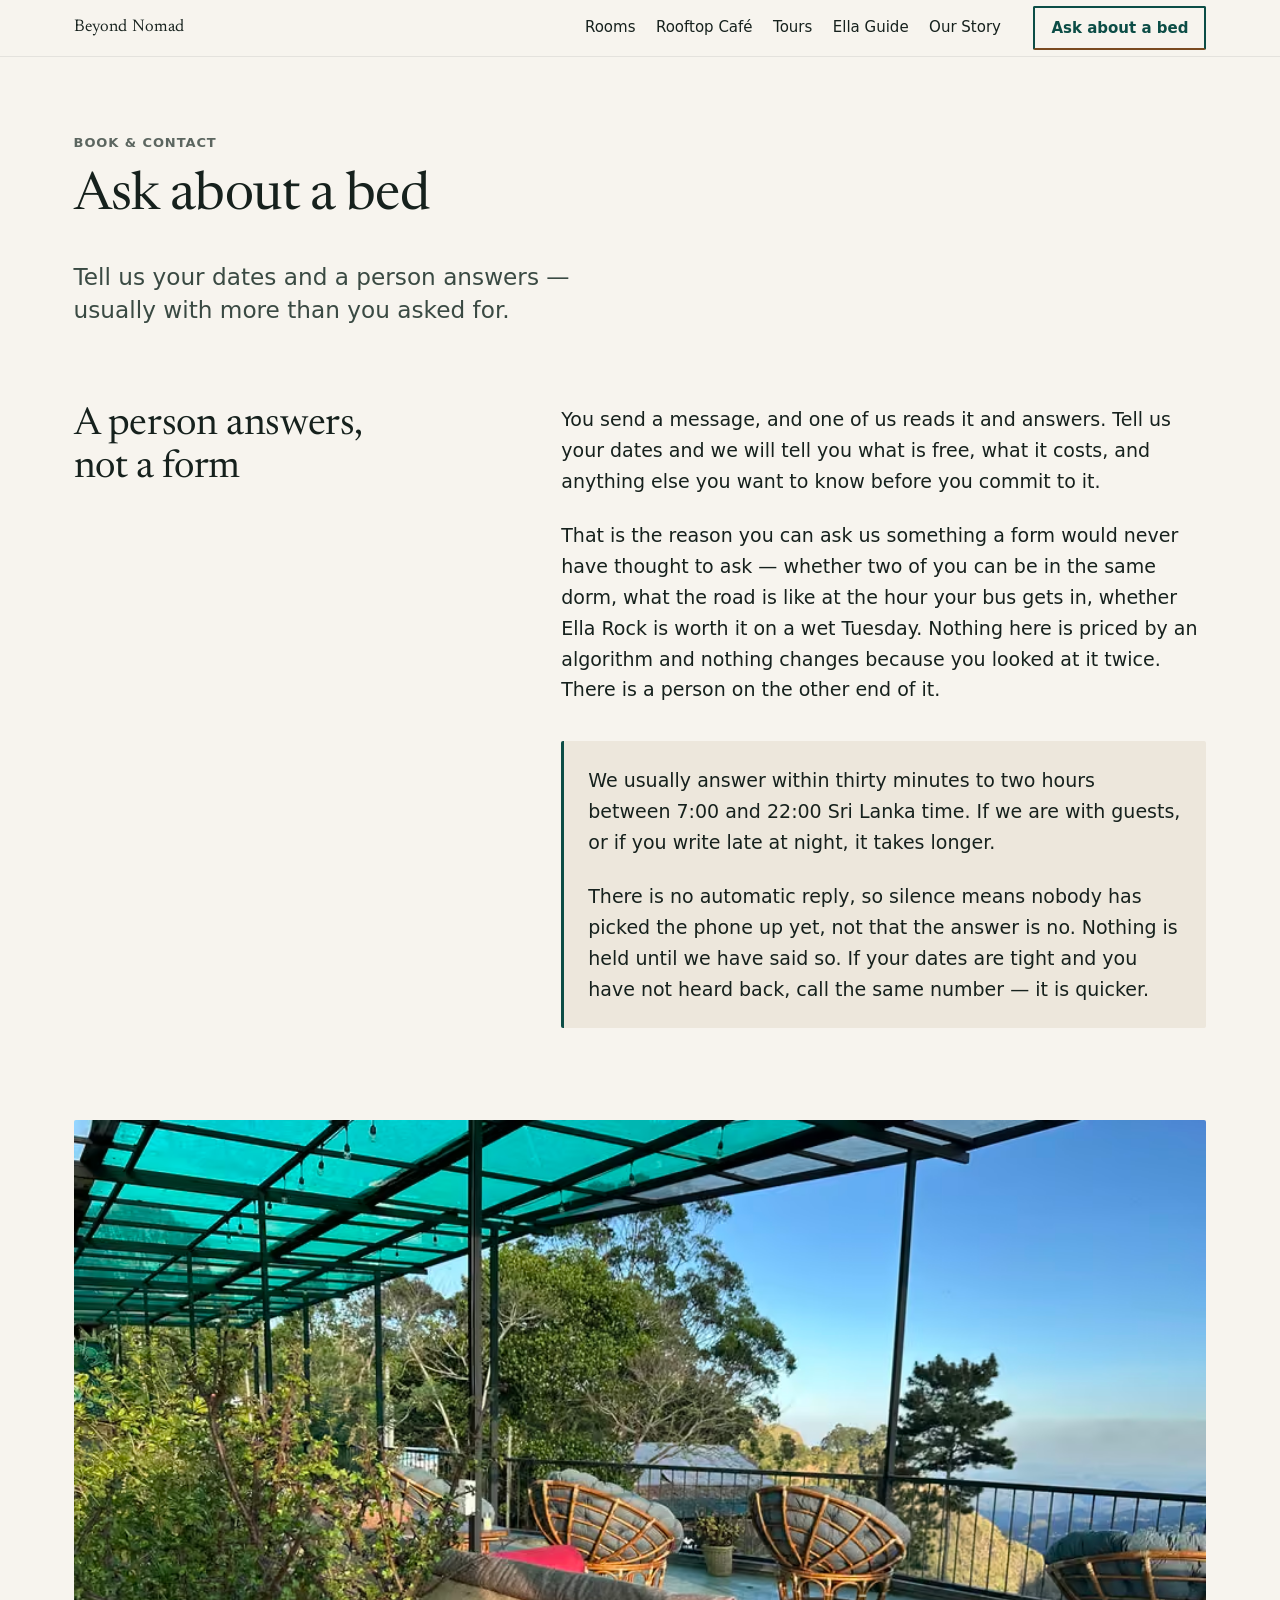
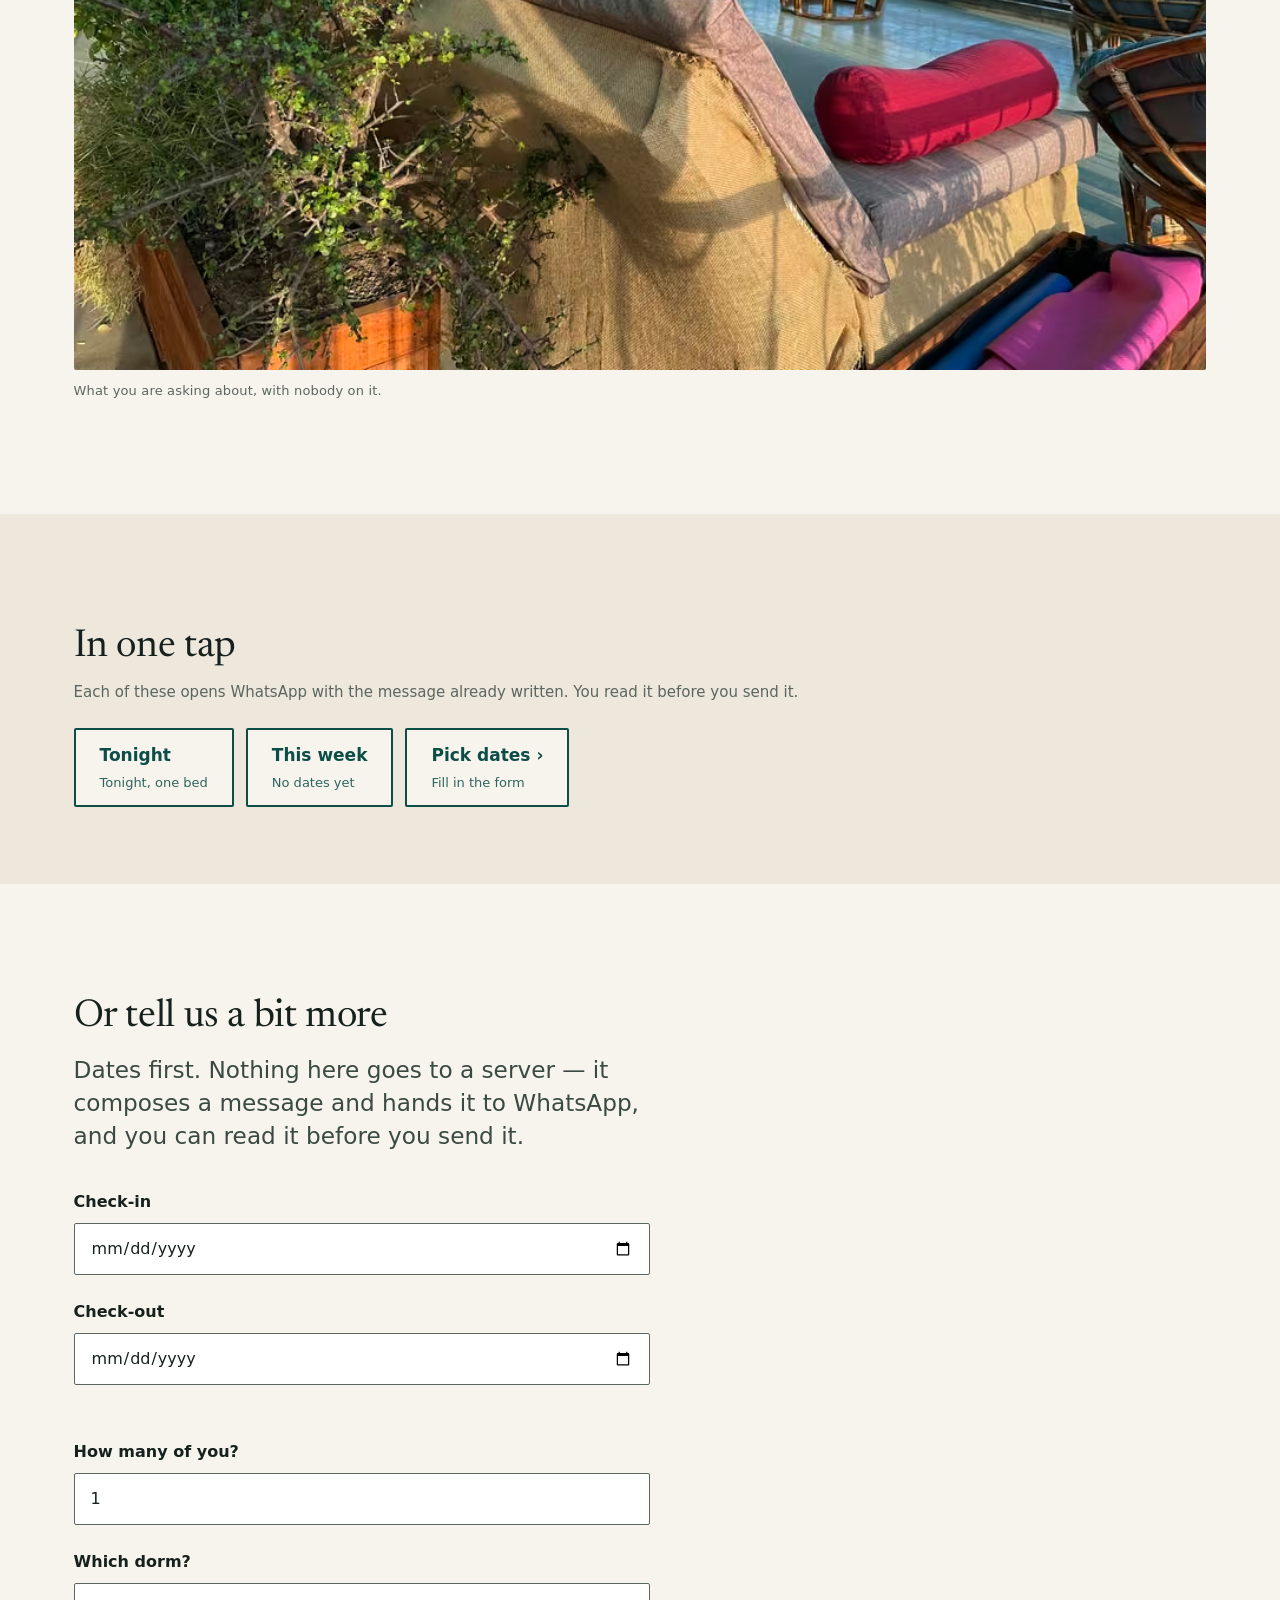
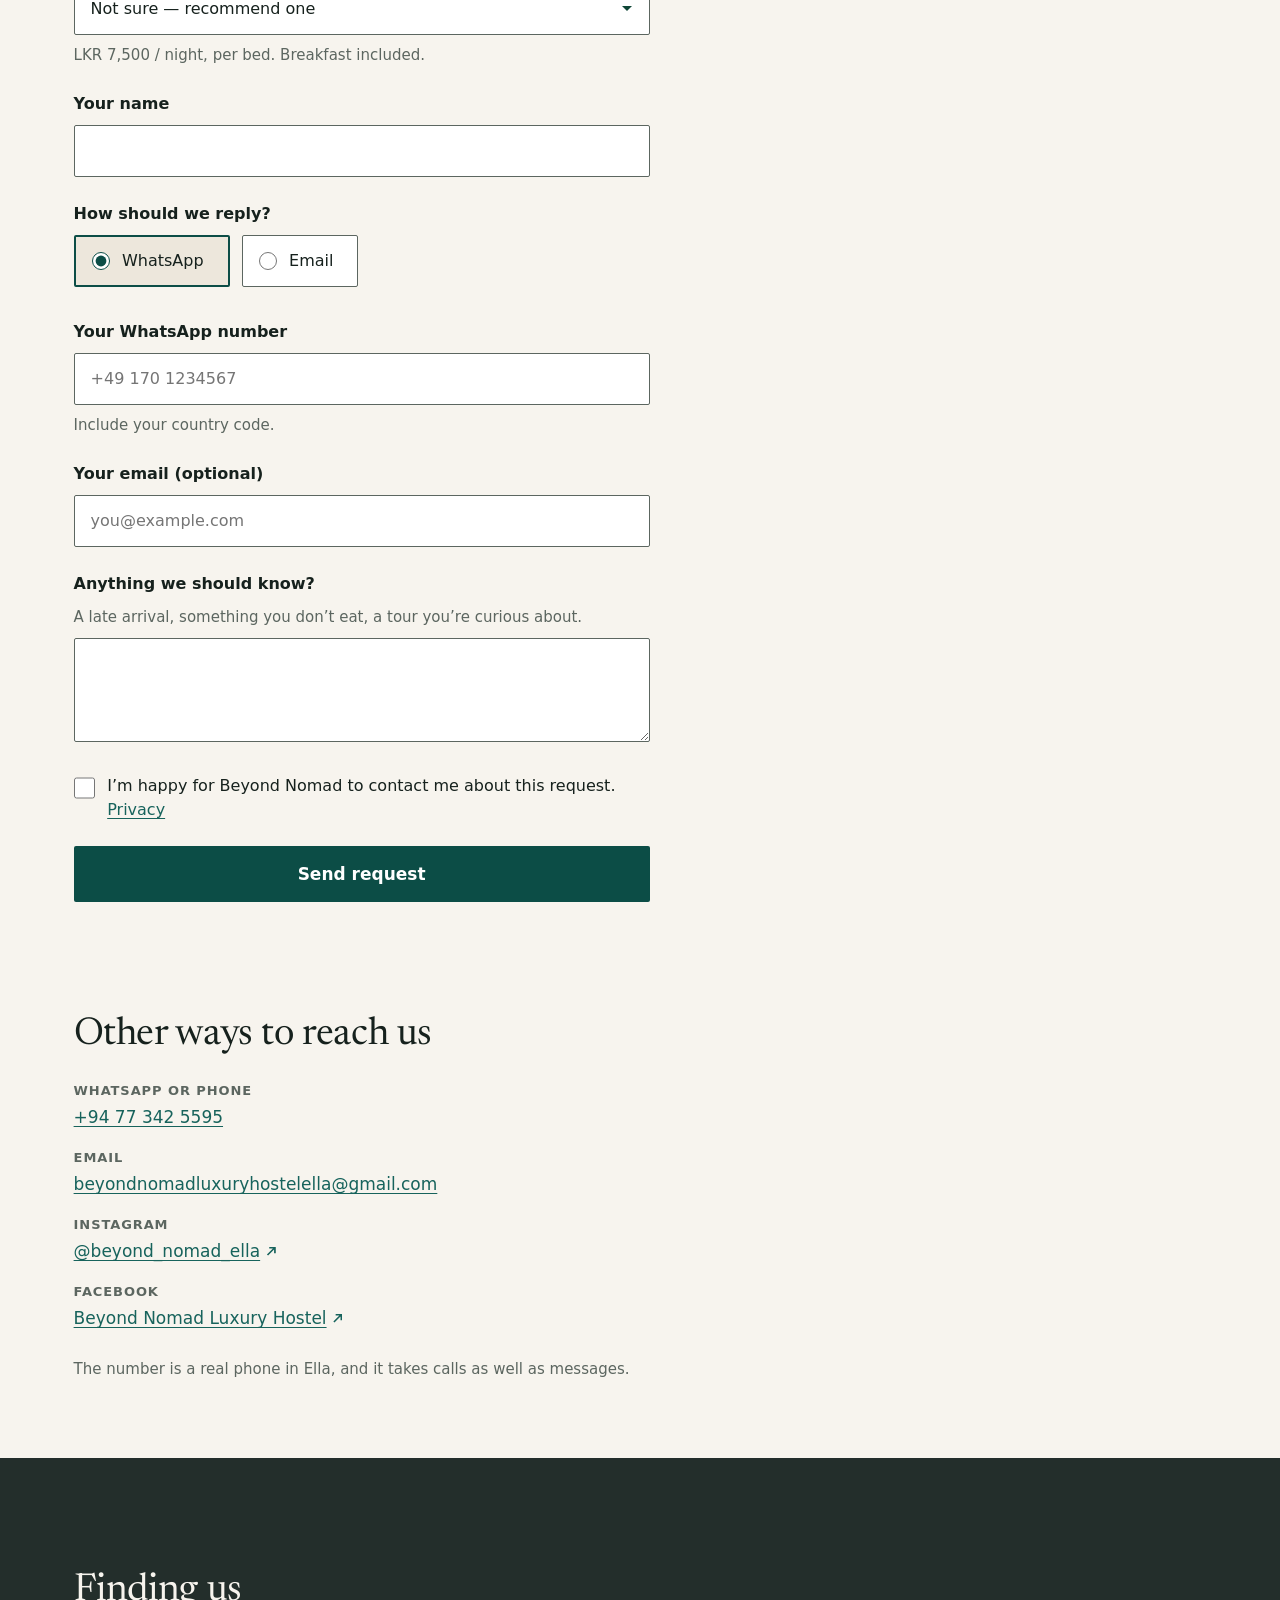
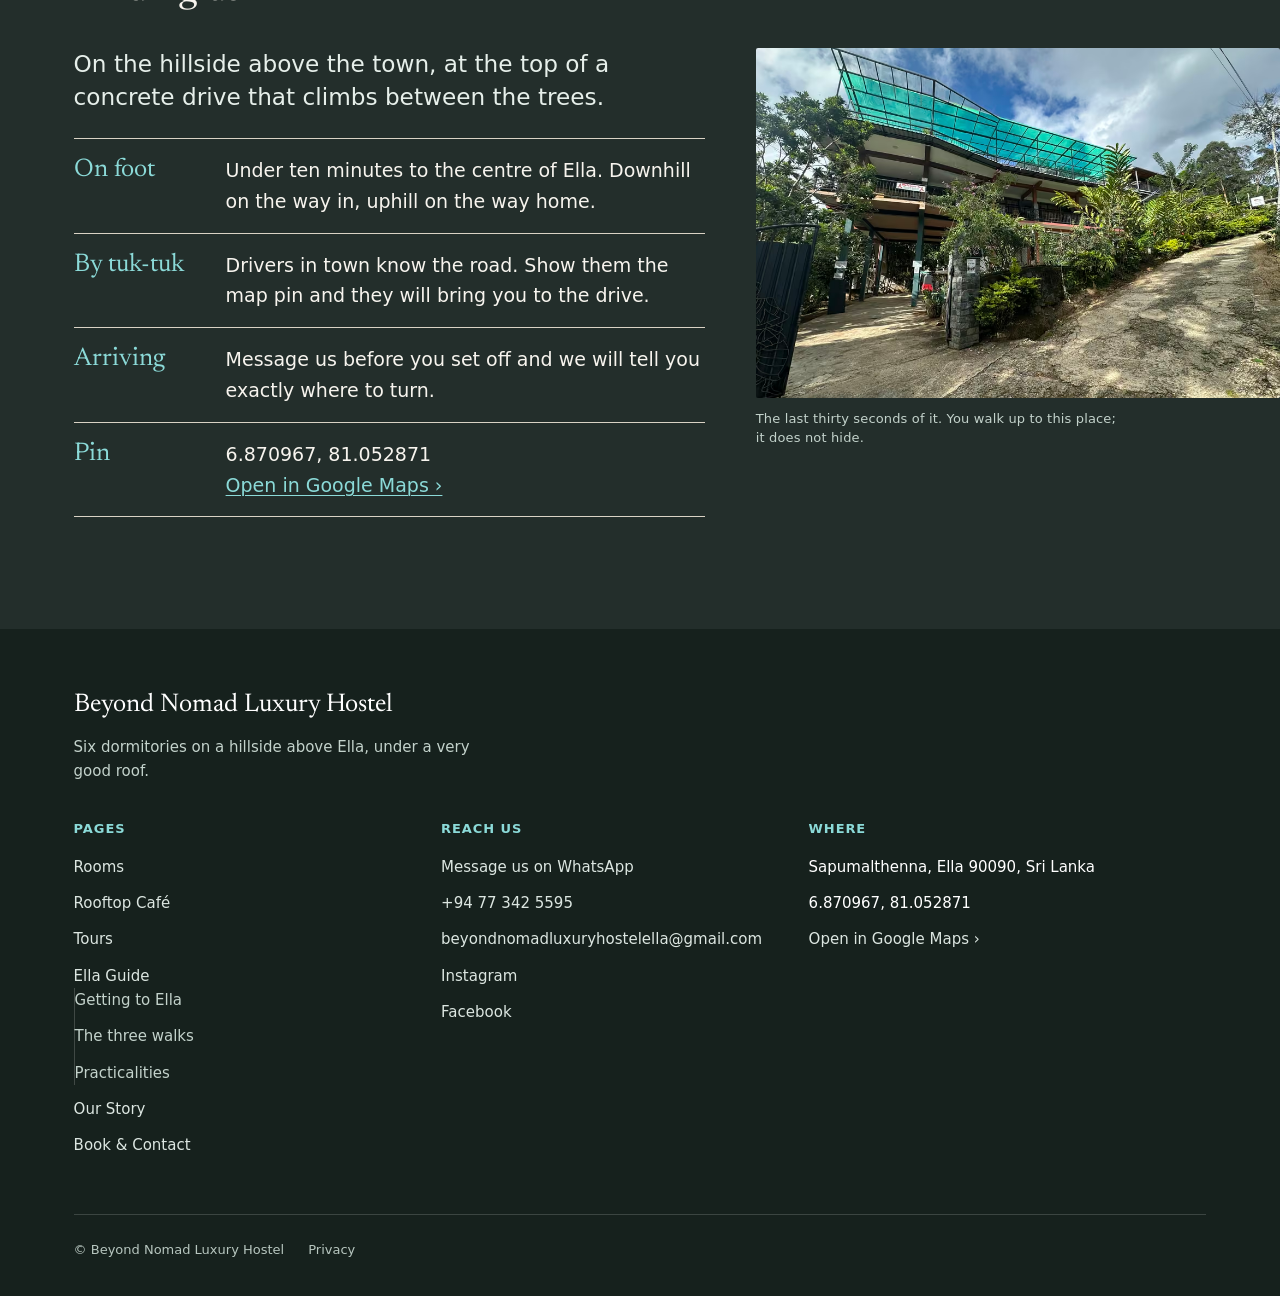
==== book/index.html @ 1e8777ca "Publish the rebuilt site Generated from redesign@d7e9c23 by tools/publish.sh. HTML comments and asse" ====
<!DOCTYPE html>
<html lang="en">
<head>
<meta charset="utf-8">
<meta name="viewport" content="width=device-width, initial-scale=1">
<title>Ask about a bed | Beyond Nomad Hostel, Ella</title>
<meta name="description" content="Message us and a person replies. Tell us your dates and it goes straight to WhatsApp. LKR 7,500 per bed, breakfast included. +94 77 342 5595.">
<link rel="canonical" href="https://beyondnomadhostel.com/book/">
<meta name="theme-color" content="#0E4636">
<meta property="og:site_name" content="Beyond Nomad Luxury Hostel">
<meta property="og:type" content="website">
<meta property="og:locale" content="en">
<meta property="og:url" content="https://beyondnomadhostel.com/book/">
<meta property="og:title" content="Ask about a bed">
<meta property="og:description" content="Message us and a person replies. Tell us your dates and it goes straight to WhatsApp. LKR 7,500 per bed, breakfast included.">
<meta property="og:image" content="https://beyondnomadhostel.com/assets/img/og-terrace.jpg">
<meta property="og:image:width" content="1200">
<meta property="og:image:height" content="630">
<meta property="og:image:alt" content="The rooftop terrace at Beyond Nomad, facing a mountain ridge across the Ella valley.">
<meta name="twitter:card" content="summary_large_image">
<link rel="icon" href="/assets/favicon.svg" type="image/svg+xml">
<link rel="apple-touch-icon" href="/assets/apple-touch-icon.png">
<link rel="stylesheet" href="/assets/css/site.css">
</head>
<body>
<a class="skip-link" href="#main">Skip to content</a>

<header class="header" id="site-header">
  <div class="header__inner">
    <a class="wordmark" href="/" aria-label="Beyond Nomad Luxury Hostel — home">Beyond Nomad</a>
    <button class="menu-btn" type="button" id="menu-open" aria-expanded="false" aria-controls="site-menu">
      <svg viewBox="0 0 18 18" aria-hidden="true" focusable="false"><path d="M1 4h16M1 9h16M1 14h16" stroke="currentColor" stroke-width="1.8" fill="none"/></svg>
      Menu
    </button>
    <nav class="nav-desktop" aria-label="Main">
      <a href="/rooms/">Rooms</a>
      <a href="/breakfast/">Rooftop Café</a>
      <a href="/tours/">Tours</a>
      <a href="/ella/">Ella Guide</a>
      <a href="/story/">Our Story</a>
      <a class="btn btn--outline btn--sm" href="/book/" aria-current="page">Ask about a bed</a>
    </nav>
  </div>
</header>

<div class="menu" id="site-menu" role="dialog" aria-modal="true" aria-label="Site menu" data-open="false">
  <div class="menu__top">
    <span class="wordmark" aria-hidden="true">Beyond Nomad</span>
    <button class="menu__close" type="button" id="menu-close" aria-label="Close menu">
      Close
      <svg viewBox="0 0 18 18" aria-hidden="true" focusable="false"><path d="M3 3l12 12M15 3L3 15" stroke="currentColor" stroke-width="1.8" fill="none"/></svg>
    </button>
  </div>
  <ul class="menu__list">
    <li><a href="/rooms/">Rooms</a></li>
    <li><a href="/breakfast/">Rooftop Café</a></li>
    <li><a href="/tours/">Tours</a></li>
    <li><a href="/ella/">Ella Guide</a></li>
    <li><a href="/story/">Our Story</a></li>
    <li><a href="/book/">Book &amp; Contact</a></li>
  </ul>
  <div class="menu__contact">
    <a href="https://wa.me/94773425595" data-wa data-wa-intent="bed">Message us on WhatsApp</a>
    <a href="https://instagram.com/beyond_nomad_ella" rel="noopener">Instagram</a>
    <a href="tel:+94773425595">+94 77 342 5595</a>
  </div>
</div>

<main id="main">

  <section class="section section--tight">
    <div class="wrap">
      <p class="eyebrow">Book &amp; contact</p>
      <h1>Ask about a bed</h1>
      <p class="lede" style="margin-top:var(--s6)">Tell us your dates and a person answers — usually with more than you asked for.</p>
    </div>
  </section>

  <section class="section section--tight">
    <div class="wrap">
      <div class="spread spread--rail">
        <div class="spread__aside"><h2>A person answers, not a form</h2></div>
        <div class="prose">
        <p>You send a message, and one of us reads it and answers. Tell us your dates and we will tell you what is free, what it costs, and anything else you want to know before you commit to it.</p>
        <p>That is the reason you can ask us something a form would never have thought to ask — whether two of you can be in the same dorm, what the road is like at the hour your bus gets in, whether Ella Rock is worth it on a wet Tuesday. Nothing here is priced by an algorithm and nothing changes because you looked at it twice. There is a person on the other end of it.</p>
        <div class="callout">
          <p>We usually answer within thirty minutes to two hours between 7:00 and 22:00 Sri Lanka time. If we are with guests, or if you write late at night, it takes longer.</p>
          <p>There is no automatic reply, so silence means nobody has picked the phone up yet, not that the answer is no. Nothing is held until we have said so. If your dates are tight and you have not heard back, call the same number — it is quicker.</p>
        </div>
        
        </div>
      </div>
      <figure class="fig" style="margin-top:var(--s7)">
      <div class="fig__frame">
        <picture>
          <source type="image/avif" sizes="(min-width: 900px) 60vw, 92vw" srcset="/assets/img/terrace-daybed-view-480.avif 480w, /assets/img/terrace-daybed-view-960.avif 960w, /assets/img/terrace-daybed-view-1440.avif 1440w">
          <source type="image/webp" sizes="(min-width: 900px) 60vw, 92vw" srcset="/assets/img/terrace-daybed-view-480.webp 480w, /assets/img/terrace-daybed-view-960.webp 960w, /assets/img/terrace-daybed-view-1440.webp 1440w">
          <img src="/assets/img/terrace-daybed-view-1440.jpg" width="1440" height="1080" loading="lazy" decoding="async" alt="An empty cushioned daybed and round rattan chairs on the terrace under the green roof, with the valley beyond the railing.">
        </picture>
      </div>
      <figcaption>What you are asking about, with nobody on it.</figcaption>
    </figure>
    </div>
  </section>

  <section class="section section--tight section--paper2">
    <div class="wrap">
      <h2>In one tap</h2>
      <p class="meta" style="margin:var(--s3) 0 var(--s5)">Each of these opens WhatsApp with the message already written. You read it before you send it.</p>
      <ul class="chips">
        <li><a class="chip" href="https://wa.me/94773425595" data-wa data-wa-intent="tonight">Tonight<small>Tonight, one bed</small></a></li>
        <li><a class="chip" href="https://wa.me/94773425595" data-wa data-wa-intent="this-week">This week<small>No dates yet</small></a></li>
        <li><a class="chip" href="#request" id="chip-pick">Pick dates ›<small>Fill in the form</small></a></li>
      </ul>
    </div>
  </section>

  <section class="section" id="request">
    <div class="wrap">
      <h2>Or tell us a bit more</h2>
      <p class="lede" style="margin-top:var(--s4);max-width:36rem">Dates first. Nothing here goes to a server — it composes a message and hands it to WhatsApp, and you can read it before you send it.</p>

      <div class="callout" id="direct-contact">
          <p>This page uses a little JavaScript to compose your message. It looks like it hasn’t loaded, so here is everything you need directly:</p>
          <dl class="contact-list">
            <div><dt>WhatsApp / phone</dt><dd><a href="tel:+94773425595">+94 77 342 5595</a></dd></div>
            <div><dt>Email</dt><dd><a href="mailto:beyondnomadluxuryhostelella@gmail.com">beyondnomadluxuryhostelella@gmail.com</a></dd></div>
            <div><dt>Where we are</dt><dd>6.870967, 81.052871 · Ella, Sri Lanka</dd></div>
          </dl>
          <p style="margin-top:var(--s5)">Tell us your dates, how many of you there are, and a name. That is all we need to answer.</p>
      </div>

      <form class="form" id="request-form" novalidate hidden style="margin-top:var(--s6)">
        <div class="form-errors" id="form-errors" role="alert" tabindex="-1" hidden>
          <h3 id="form-errors-title">There is 1 thing to fix.</h3>
          <ul id="form-errors-list"></ul>
        </div>

        <div class="field">
          <label for="checkin">Check-in</label>
          <input type="date" id="checkin" name="checkin" autocomplete="off" required aria-describedby="checkin-error">
          <p class="field-error" id="checkin-error" hidden></p>
        </div>

        <div class="field">
          <label for="checkout">Check-out</label>
          <input type="date" id="checkout" name="checkout" autocomplete="off" required aria-describedby="checkout-error">
          <p class="field-error" id="checkout-error" hidden></p>
        </div>

        <p class="nights" id="nights" aria-live="polite"></p>

        <div class="field">
          <label for="guests">How many of you?</label>
          <input type="number" id="guests" name="guests" inputmode="numeric" min="1" max="6" step="1" value="1" required aria-describedby="guests-error">
          <p class="field-error" id="guests-error" hidden></p>
        </div>

        <div class="field">
          <label for="room">Which dorm?</label>
          <select id="room" name="room" aria-describedby="room-help">
            <option value="" selected>Not sure — recommend one</option>
            <option value="Female Dorm (4 beds)">Female Dorm (4 beds)</option>
            <option value="Mixed Dorm (4 beds)">Mixed Dorm (4 beds)</option>
            <option value="Mixed Dorm (6 beds)">Mixed Dorm (6 beds)</option>
          </select>
          
          <p class="field__help" id="room-help">LKR 7,500 / night, per bed. Breakfast included.</p>
        </div>

        <div class="field">
          <label for="name">Your name</label>
          <input type="text" id="name" name="name" autocomplete="name" enterkeyhint="next" maxlength="80" required aria-describedby="name-error">
          <p class="field-error" id="name-error" hidden></p>
        </div>

        <fieldset class="field radios" id="contact-method">
          <legend>How should we reply?</legend>
          <label><input type="radio" name="contact" value="whatsapp" checked> WhatsApp</label>
          <label><input type="radio" name="contact" value="email"> Email</label>
        </fieldset>

        <div class="field">
          <label for="whatsapp">Your WhatsApp number <span id="whatsapp-opt"></span></label>
          <input type="tel" id="whatsapp" name="whatsapp" inputmode="tel" autocomplete="tel" placeholder="+49 170 1234567" aria-describedby="whatsapp-help whatsapp-error">
          <p class="field__help" id="whatsapp-help">Include your country code.</p>
          <p class="field-error" id="whatsapp-error" hidden></p>
        </div>

        <div class="field">
          <label for="email">Your email <span id="email-opt">(optional)</span></label>
          <input type="email" id="email" name="email" inputmode="email" autocomplete="email" spellcheck="false" autocapitalize="none" placeholder="you@example.com" aria-describedby="email-error">
          <p class="field-error" id="email-error" hidden></p>
        </div>

        <div class="field">
          <label for="notes">Anything we should know?</label>
          <p class="field__hint" id="notes-help">A late arrival, something you don’t eat, a tour you’re curious about.</p>
          <textarea id="notes" name="notes" rows="3" maxlength="500" aria-describedby="notes-help"></textarea>
        </div>

        <div class="check">
          <input type="checkbox" id="consent" name="consent" aria-describedby="consent-error">
          <label for="consent">I’m happy for Beyond Nomad to contact me about this request. <a href="/privacy/">Privacy</a></label>
        </div>
        <p class="field-error" id="consent-error" hidden></p>

        <div class="honey" aria-hidden="true">
          <label for="website">Leave this empty</label>
          <input type="text" id="website" name="website" tabindex="-1" autocomplete="off">
        </div>

        <p class="meta" id="submit-note" role="status" style="margin-bottom:var(--s4)"></p>
        <a class="btn btn--primary btn--block" id="submit-btn" href="https://wa.me/94773425595">Send on WhatsApp</a>
      </form>

      <div class="panel" id="sent-panel" hidden>
        <h2 id="sent-title" tabindex="-1">WhatsApp is open.</h2>
        <p>Your message is written and waiting in it — check that it actually sent.</p>
        <h3 style="margin-bottom:var(--s2)">What happens next</h3>
        <p>A person reads it and replies. We have no automatic reply, so silence means nobody has picked up the phone yet, not that the answer is no. We’ll confirm the bed before you pay anything.</p>
        <dl>
          <dt>You asked about</dt>
          <dd id="sent-summary"></dd>
        </dl>
        <p>Nothing back yet? We’re on <a href="tel:+94773425595">+94 77 342 5595</a>.</p>
        <p style="margin-top:var(--s5)"><a class="link-more" href="/ella/#48-hours">While you wait — two days in Ella, hour by hour</a></p>
      </div>

      <div class="panel" id="offline-panel" hidden>
        <h2 tabindex="-1">You’re offline, so we haven’t sent anything.</h2>
        <p id="offline-saved">We’ve saved this message on your phone. Tap Send again when you have signal and it will still be here.</p>
      </div>

      <div class="panel" id="failed-panel" hidden>
        <h2 tabindex="-1">WhatsApp didn’t open.</h2>
        <p>That’s usually because it isn’t installed on this device. Three other ways to get this to us:</p>
        <ul class="dialog__options">
          <li><button type="button" id="failed-copy">Copy the message<small id="failed-copy-note"></small></button></li>
          <li><a id="failed-email" href="mailto:beyondnomadluxuryhostelella@gmail.com">Email it instead</a></li>
          <li><a href="tel:+94773425595">Call or message +94 77 342 5595</a></li>
        </ul>
      </div>

      <div class="panel" id="restore-panel" hidden>
        <h2 tabindex="-1">You started a message to us</h2>
        <p id="restore-when"></p>
        <div style="display:flex;gap:var(--s3);flex-wrap:wrap">
          <button class="btn btn--primary btn--sm" type="button" id="restore-yes">Yes, restore it</button>
          <button class="btn btn--outline btn--sm" type="button" id="restore-no">No, start again</button>
        </div>
      </div>
    </div>
  </section>

  <section class="section section--tight">
    <div class="wrap">
      <h2>Other ways to reach us</h2>
      <dl class="contact-list" style="margin-top:var(--s5);max-width:36rem">
        <div><dt>WhatsApp or phone</dt><dd><a href="tel:+94773425595">+94 77 342 5595</a></dd></div>
        <div><dt>Email</dt><dd><a href="mailto:beyondnomadluxuryhostelella@gmail.com">beyondnomadluxuryhostelella@gmail.com</a></dd></div>
        <div><dt>Instagram</dt><dd><a href="https://instagram.com/beyond_nomad_ella" rel="noopener" class="ext">@beyond_nomad_ella</a></dd></div>
        <div><dt>Facebook</dt><dd><a href="https://www.facebook.com/profile.php?id=61566782026271" rel="noopener" class="ext">Beyond Nomad Luxury Hostel</a></dd></div>
      </dl>
      <p class="meta" style="margin-top:var(--s5)">The number is a real phone in Ella, and it takes calls as well as messages.</p>
    </div>
  </section>

  <section class="section section--dark" id="find-us">
    <div class="wrap">
      <h2>Finding us</h2>
      <div class="split" style="margin-top:var(--s6)">
        <div>
          <p class="lede">On the hillside above the town, at the top of a concrete drive that climbs between the trees.</p>

          
          <dl class="ledger">
            <div>
              <dt>On foot</dt>
              <dd>Under ten minutes to the centre of Ella. Downhill on the way in, uphill on the way home.</dd>
            </div>
            <div>
              <dt>By tuk-tuk</dt>
              <dd>Drivers in town know the road. Show them the map pin and they will bring you to the drive.
                </dd>
            </div>
            <div>
              <dt>Arriving</dt>
              <dd>Message us before you set off and we will tell you exactly where to turn.
                </dd>
            </div>
            <div>
              <dt>Pin</dt>
              <dd><span class="tabular">6.870967, 81.052871</span><br>
                <a href="https://www.google.com/maps/search/?api=1&amp;query=6.870967,81.052871" rel="noopener">Open in Google Maps ›</a></dd>
            </div>
          </dl>
        </div>
        <div class="split__media">
          <figure class="fig" style="margin:0">
            <div class="fig__frame">
              <picture>
                <source type="image/avif" sizes="(min-width: 860px) 42vw, 92vw" srcset="/assets/img/exterior-front-480.avif 480w, /assets/img/exterior-front-960.avif 960w, /assets/img/exterior-front-1440.avif 1440w">
                <source type="image/webp" sizes="(min-width: 860px) 42vw, 92vw" srcset="/assets/img/exterior-front-480.webp 480w, /assets/img/exterior-front-960.webp 960w, /assets/img/exterior-front-1440.webp 1440w">
                <img src="/assets/img/exterior-front-1440.jpg" width="1440" height="1080" loading="lazy" decoding="async"
                     alt="A concrete drive climbing between trees to the building, with the green roof above it.">
              </picture>
            </div>
            <figcaption>The last thirty seconds of it. You walk up to this place; it does not hide.</figcaption>
          </figure>
        </div>
      </div>
    </div>
  </section>

  

</main>

<footer class="footer">
  <div class="wrap">
    <p class="footer__brand">Beyond Nomad Luxury Hostel</p>
    <p class="footer__tag">Six dormitories on a hillside above Ella, under a very good roof.</p>
    <div class="footer__cols">
      <div>
        <h2>Pages</h2>
        <ul>
          <li><a href="/rooms/">Rooms</a></li>
          <li><a href="/breakfast/">Rooftop Café</a></li>
          <li><a href="/tours/">Tours</a></li>
          <li><a href="/ella/">Ella Guide</a>
            <ul class="footer__sub">
              <li><a href="/ella/getting-here/">Getting to Ella</a></li>
              <li><a href="/ella/walks/">The three walks</a></li>
              <li><a href="/ella/practicalities/">Practicalities</a></li>
            </ul>
          </li>
          <li><a href="/story/">Our Story</a></li>
          <li><a href="/book/">Book &amp; Contact</a></li>
        </ul>
      </div>
      <div>
        <h2>Reach us</h2>
        <ul>
          <li><a href="https://wa.me/94773425595" data-wa data-wa-intent="bed">Message us on WhatsApp</a></li>
          <li><a href="tel:+94773425595">+94 77 342 5595</a></li>
          <li><a href="mailto:beyondnomadluxuryhostelella@gmail.com">beyondnomadluxuryhostelella@gmail.com</a></li>
          <li><a href="https://instagram.com/beyond_nomad_ella" rel="noopener">Instagram</a></li>
          <li><a href="https://www.facebook.com/profile.php?id=61566782026271" rel="noopener">Facebook</a></li>
        </ul>
      </div>
      <div>
        <h2>Where</h2>
        <ul>
          <li>Sapumalthenna, Ella 90090, Sri Lanka</li>
          <li>6.870967, 81.052871</li>
          <li><a href="https://www.google.com/maps/search/?api=1&amp;query=6.870967,81.052871" rel="noopener">Open in Google Maps ›</a></li>
        </ul>
      </div>
    </div>
    <div class="footer__legal">
      <span>© Beyond Nomad Luxury Hostel</span>
      <a href="/privacy/">Privacy</a>
    </div>
  </div>
</footer>

<script src="/assets/js/site.js" defer></script>
<script src="/assets/js/book.js" defer></script>
</body>
</html>
---- assets/css/site.css ----
/* Beyond Nomad Luxury Hostel — site.css
   Design system: _redesign-docs/05-art-direction.md
   All contrast ratios in comments are computed, not estimated. */

/* ---------------------------------------------------------------- tokens */
:root {
  /* ---------------------------------------------------------------- ink */
  --ink:        #16211D;   /* body text, headings, the fact plate, the footer, the sticky bar */
  --ink-soft:   #3A4A43;   /* .lede, .hero__sub — the second voice */
  --rock:       #5C6660;   /* .eyebrow, .meta, figcaption, .field__help, input borders, .link-more rule */

  /* ---------------------------------------------------------------- paper */
  --paper:      #F7F4EE;   /* the page */
  --paper-2:    #EDE7DC;   /* .callout, .panel, .diagram, .form-errors — never a whole section */
  --field:      #FFFFFF;   /* inputs, selects, textareas, the QR plate */

  /* ---------------------------------------------------------------- cool: the roof */
  --green-deep: #0C4D46;   /* PRIMARY CTA fill, .link-more, .btn--outline, focus ring on light */
  --green:      #17635C;   /* inline links in body text */
  --glass:      #8BDAD8;   /* 178°, the measured roof hue. FILL AND DARK-SURFACE TEXT ONLY */
  --ridge:      #232E2B;   /* .section--dark. The black steel frame, not an invented grey */

  /* ---------------------------------------------------------------- warm: the tables */
  --timber:     #7A4A20;   /* prices, ledger labels on warm pages, .callout rule */
  --timber-lit: #DD833E;   /* the sunlit table, measured. NON-TEXT ONLY */

  /* ---------------------------------------------------------------- rules */
  --line:       #D9D2C5;   /* decorative hairlines. 1.37:1 — decoration only, never an affordance */
  --line-hard:  #C3B9A5;   /* decorative, heavier: above a caption, section seams */
  --muted-on-dark: #C3D2CB;/* 8.95:1 on --ridge, 10.56:1 on --ink */

  /* ---------------------------------------------------------------- state */
  --alarm:      #8C2F1E;   /* .field-error, invalid input border. 7.53:1 on --paper */
  --alarm-bg:   #FBEDE9;   /* .form-errors surface */

  /* ------------------------------------------------------- the one switch
     The two light temperatures, as a variable. This is what makes the idea a
     system instead of a mood: every hairline label, ledger dt, callout rule and
     figure pre-paint on a page reads the same token, set once per section. */
  --accent:     var(--green-deep);
  --fig-field:  var(--paper-2);
  --focus:      var(--green-deep);

  /* type */
  --font-display: "Newsreader", "Newsreader fallback", Georgia, "Iowan Old Style", "Noto Serif", serif;
  --font-body: system-ui, -apple-system, "Segoe UI", Roboto, "Helvetica Neue", Arial, sans-serif;

  /* The display scale climbs further at the top end than it used to. On a 1440px
     screen the old h2 topped out at 35 px against a 1184px measure, which reads as a
     document rather than as a designed page — headings have to hold a column that
     wide. Small ends are unchanged, so nothing moves on a phone. */
  --fs-hero:  clamp(2.35rem, 3.40vw + 1.58rem, 4.15rem);   /* 37.6 -> 66.4 px, Home H1 only */
  --fs-h1:    clamp(2.10rem, 2.10vw + 1.63rem, 3.50rem);   /* 33.9 -> 56.0 px */
  --fs-h2:    clamp(1.66rem, 1.30vw + 1.37rem, 2.55rem);   /* 26.6 -> 40.8 px */
  --fs-h3:    clamp(1.32rem, 0.50vw + 1.21rem, 1.60rem);   /* 21.1 -> 25.6 px */
  --fs-body:  clamp(1.0625rem, 0.35vw + 1rem, 1.1875rem);  /* 17.1 -> 19.0 px */
  --fs-lede:  clamp(1.20rem, 0.75vw + 1.05rem, 1.45rem);   /* 20.0 -> 23.2 px */
  --fs-small: 0.9375rem;
  --fs-micro: 0.8125rem;

  /* measure tied to the font, so it does not shrink as the type grows */
  --measure:      56ch;
  --measure-wide: 72ch;
  --wide:         78rem;
  --gutter:       clamp(1.25rem, 4.5vw, 4rem);
  /* How far a bleeding element must travel to leave the page: its own gutter plus
     whatever margin the centred wrap is sitting in. Without the second term a
     "full bleed" stops at the wrap's box edge — 96px short of the screen at 1440px,
     which reads as a mistake rather than as an edge. */
  --bleed:        calc(var(--gutter) + max(0px, (100vw - var(--wide)) / 2));

  --s1:.25rem; --s2:.5rem; --s3:.75rem; --s4:1rem; --s5:1.5rem; --s6:2.25rem; --s7:3.5rem; --s8:6rem;
  --section:       clamp(3.5rem, 9vw, 7rem);
  /* The guide pages are twenty-five --tight sections stacked, and at 4rem the gap
     between them was 64px carrying a 41px heading — under two line-heights, which
     is what reads as crowded. */
  --section-tight: clamp(2.5rem, 6vw, 5rem);

  /* One radius on this site. Nothing is a pill and there are no circles. */
  --radius: 2px;
  --hairline: 0 1px 0 rgba(22, 33, 29, .08);
}

/* Self-hosted, same origin. 23,668 bytes measured. SIL OFL 1.1 — assets/fonts/OFL.txt
   ships beside it, as the licence requires. Deliberately NOT preloaded: the LCP element
   on every page is a photograph and the font must not compete with it. */
@font-face {
  font-family: "Newsreader";
  src: url("/assets/fonts/newsreader-display.woff2") format("woff2");
  font-weight: 400;
  font-style: normal;
  font-display: swap;
  unicode-range: U+0000-00FF, U+2013-2014, U+2018-201D, U+2022, U+2026, U+2039-203A, U+2192;
}

/* The fallback is metric-matched, so `swap` changes the letterforms and NOT the line
   count or the block height. Ratios computed from the two fonts' own tables over this
   site's display corpus: avg advance/em Newsreader 0.42010, Georgia 0.45517.
   Newsreader hhea: asc 1470/2000, desc -530/2000, gap 0. */
@font-face {
  font-family: "Newsreader fallback";
  src: local("Georgia");
  size-adjust: 92.29%;
  ascent-override: 79.64%;
  descent-override: 28.71%;
  line-gap-override: 0%;
}
@font-face {
  font-family: "Newsreader fallback";
  src: local("Times New Roman");
  size-adjust: 100.30%;
  ascent-override: 73.28%;
  descent-override: 26.42%;
  line-gap-override: 0%;
}

/* Warm sections and warm pages. One line, and the page changes temperature. */
.is-warm, .section--warm { --accent: var(--timber); --fig-field: #F3E3D3; }

/* ------------------------------------------------------------------ base */
*, *::before, *::after { box-sizing: border-box; }
html { -webkit-text-size-adjust: 100%; scroll-behavior: smooth; }
@media (prefers-reduced-motion: reduce) { html { scroll-behavior: auto; } }

body {
  margin: 0;
  background: var(--paper);
  color: var(--ink);                /* 15.07:1 */
  font: var(--fs-body)/1.62 var(--font-body);
  -webkit-font-smoothing: antialiased;
  overflow-x: hidden;
  padding-bottom: var(--bar-h);
}

/* font-weight 600 on Georgia / New York / Noto Serif has no real cut, so the browser
   synthesises it — every heading was rendering bolder than the CSS claimed. 400 with
   synthesis off is the honest weight and a free upgrade. 05a §3.1. */
/* The display face. font-weight is 400 and font-synthesis is off: the wght axis is
   pinned in the subset, so a browser asked for bold would fake one. */
h1, h2, h3, h4, .wordmark, .card__title, .faq summary, .footer__brand, .menu__list a,
.ledger dt, .ledger__label, .price, .timeline dt, .statement {
  font-family: var(--font-display);
  font-weight: 400;
  font-synthesis: none;
  font-variant-numeric: lining-nums;
}
h1, h2, h3, h4 { margin: 0; text-wrap: balance; }
h1 { font-size: var(--fs-h1); line-height: 1.08; letter-spacing: -.012em; max-width: 24ch; }
h2 { font-size: var(--fs-h2); line-height: 1.10; letter-spacing: -.010em; max-width: 28ch; }
h3 { font-size: var(--fs-h3); line-height: 1.20; max-width: 34ch; }
h4 { font-size: var(--fs-h3); line-height: 1.20; }

/* A heading's space belongs below it, not above it. This one rule replaces forty-odd
   inline margin-top declarations that were scattered through the markup and half of
   which disagreed with each other. */
p { margin: 0 0 var(--s5); text-wrap: pretty; }
p:last-child { margin-bottom: 0; }
strong { font-weight: 700; }   /* 650 is synthesised on most UI faces */
img, svg, video { max-width: 100%; height: auto; display: block; }
ul, ol { margin: 0 0 var(--s5); padding-left: 1.25em; }
li + li { margin-top: var(--s2); }
hr { border: 0; border-top: 1px solid var(--line); margin: var(--s7) 0; }

/* A heading's space belongs below it, not above it — and an h2 at 41px needs more of
   it than an h3 at 26px, which one shared value could not give.

   THIS BLOCK MUST STAY BELOW the p / ul / ol rules above. `h2 + *` and `p` are both
   (0,0,1), so the `margin` SHORTHAND on p wins on source order and resets the top
   margin to zero. Written above them, every heading on the site sat flat on its own
   first paragraph — which is why the markup used to carry `style="margin-top:…"` on
   forty-odd first paragraphs. Those inline styles were compensating for this bug,
   not expressing a decision. */
h1 + *, h2 + * { margin-top: var(--s6); }
h3 + *, h4 + * { margin-top: var(--s5); }

a { color: var(--green); text-decoration-thickness: 1px; text-underline-offset: .18em; }   /* 5.84:1 */
a:hover { color: var(--green-deep); }

:focus-visible { outline: 3px solid var(--focus); outline-offset: 2px; border-radius: 1px; }

::selection { background: var(--glass); color: var(--ink); }

.visually-hidden {
  position: absolute; width: 1px; height: 1px; margin: -1px; padding: 0;
  overflow: hidden; clip-path: inset(50%); white-space: nowrap; border: 0;
}

.skip-link {
  position: absolute; left: var(--s4); top: -100%; z-index: 200;
  background: var(--ink); color: var(--paper); padding: var(--s3) var(--s4);
  border-radius: var(--radius); font-size: var(--fs-small);
}
.skip-link:focus { top: var(--s2); }

/* --------------------------------------------------------------- layout */
.wrap { max-width: var(--wide); margin-inline: auto; padding-inline: var(--gutter); }
.prose { max-width: var(--measure); }

/* ------------------------------------------------------------ L1b spread
   THE FIX FOR THE EMPTY RIGHT HALF.

   `.wrap > .prose` sets a 56ch column inside a 78rem container. On a 1440px screen
   that is a 585px column in a 1168px field: 46% of every prose section was
   structurally empty, and eight of the nine sections on each guide page were built
   that way. That is not "generous whitespace" — whitespace is the shape left by
   something placed, and nothing was placed. It read as an unfinished document.

   So the right field becomes a column with a job. The text keeps its measure — the
   reading experience does not change and neither does the phone, where this whole
   grid collapses to one column. What changes is that the field beside it now holds a
   photograph, a caption, a set of figures or a marginal note.

   Editorially this is the oldest layout there is: a text block and a margin. It is
   what Kinfolk, Cereal, Aesop and every well-set travel monograph do, and it is what
   the "European taste" the client is asking for actually resolves to at the layout
   level — an asymmetric two-column field, a text column that never grows past its
   measure, and a margin that carries the image. */
.spread { display: grid; gap: var(--s6); }
@media (min-width: 1024px) {
  .spread {
    grid-template-columns: minmax(0, 1.15fr) minmax(0, 1fr);
    gap: clamp(2.5rem, 4.5vw, 5rem);
    align-items: start;
  }
  /* The grid column IS the measure here, so the inner cap would only fight it. */
  .spread > .prose { max-width: none; }
  /* Text is always first in the DOM. --flip moves the margin to the left visually
     without touching the reading order, so alternating sides down a page costs
     nothing in accessibility. */
  .spread--flip > :first-child { order: 2; }
  /* A narrower text column when the margin carries the subject rather than a note. */
  .spread--media { grid-template-columns: minmax(0, 1fr) minmax(0, 1.1fr); }
  /* Rail: the aside comes FIRST in the DOM and takes the narrow left column — a
     heading or a standfirst holding open the margin for the content beside it.
     No `order` here, so the reading order is already the visual order. */
  .spread--rail { grid-template-columns: minmax(0, 1fr) minmax(0, 1.5fr); }
  .spread--rail > .spread__aside { padding-right: var(--s5); }
  /* The margin bleeds to the outer page edge on the media variant — that is what
     makes it a spread and not two boxes sitting side by side. */
  .spread--bleed > .spread__aside { margin-right: calc(var(--bleed) * -1); }
  .spread--bleed.spread--flip > .spread__aside { margin-right: 0; margin-left: calc(var(--bleed) * -1); }
}
.spread__aside > :first-child { margin-top: 0; }
.spread__aside .fig, .spread__aside figure { margin: 0; }

/* The marginal note: the quiet thing that goes in the field when a photograph would
   be too loud. Hairline above, small, set in the section's own accent. */
.marginal {
  font-size: var(--fs-small); line-height: 1.5; color: var(--rock);
  border-top: 2px solid var(--accent); padding-top: var(--s3); margin: 0;
}
.marginal + .marginal { margin-top: var(--s5); }
.marginal b, .marginal strong {
  display: block; font-family: var(--font-display); font-weight: 400;
  font-size: var(--fs-h3); line-height: 1.2; color: var(--ink); margin-bottom: var(--s1);
  font-variant-numeric: lining-nums tabular-nums;
}
.section--dark .marginal { color: var(--muted-on-dark); }
.section--dark .marginal b, .section--dark .marginal strong { color: var(--paper); }

.tabular { font-variant-numeric: lining-nums tabular-nums; }
.section { padding-block: var(--section); }
.section--tight { padding-block: var(--section-tight); }
.section--dark { background: var(--ridge); color: var(--paper); }     /* 10.87:1 */
/* --accent has to flip with the surface or it stays --green-deep (#0C4D46) on
   --ridge (#232E2B) — 1.31:1, invisible. Nothing used it on a dark band until the
   /book/ route ledger did, so the bug was latent rather than absent. 05b §3.1 L9. */
.section--dark { --focus: var(--glass); --accent: var(--glass); --fig-field: #1A2422; }
.section--dark a { color: var(--glass); }                              /* 7.30:1 */
.section--dark a:hover { color: #fff; }
.section--paper2 { background: var(--paper-2); }
/* The old form of this rule tested the colour of the FOLLOWING section instead of
   the preceding one, so every plain band after a coloured one lost its top padding
   and its heading butted into the seam. D-07. */
/* Two plain bands in a row do not need two lots of padding at the seam, so the
   second drops its top. But a band that paints its OWN surface always keeps it:
   without the top padding the coloured edge lands flush on the heading, which is
   what "Where you would sleep", "What is not up here", "Ask about a bed" and
   "Finding us" were all doing.
   .section--dark on its own is (0,1,0) and lost to `.section + .section` at
   (0,2,0) every time. Written with .section it ties at (0,2,0) and wins on order,
   which is the whole fix. */
.section + .section { padding-top: 0; }
.section.section--dark, .section.section--paper2,
.section--dark + .section, .section--paper2 + .section { padding-top: var(--section); }
/* A full-bleed plate or a fold is not a .section, so the band after it never lost
   its padding — but it did gain a double gap. Halve it at that seam. */
.plate + .section, .fold + .section { padding-top: var(--section-tight); }

.eyebrow, .hero__eyebrow, .panel dt, .contact-list dt, .footer h2 {
  font-family: var(--font-body);
  font-size: var(--fs-micro);
  font-weight: 600;
  text-transform: uppercase;
  letter-spacing: .07em;      /* .08em overflowed the hero panel at 390px */
  line-height: 1.5;
  color: var(--rock);
}
.eyebrow { margin: 0 0 var(--s4); }
.section--dark .eyebrow { color: var(--glass); }
/* 32ch at 23px is a 380px orphan in a 1168px field. 38ch still reads as a lede and
   stops looking like a stranded fragment on a desktop. */
.lede { font-size: var(--fs-lede); line-height: 1.42; color: var(--ink-soft); max-width: 38ch; }  /* 8.54:1 */
.section--dark .lede { color: #E6EFEA; }
.meta { font-size: var(--fs-small); color: var(--rock); }              /* 5.43:1 */
.section--dark .meta,
.section--dark .card__meta,
.section--dark .updated,
.section--dark figcaption { color: var(--muted-on-dark); }
.rule { border: 0; border-top: 1px solid var(--line); margin: 0; }
.section--dark .rule { border-color: rgba(143, 217, 190, .28); }

/* --------------------------------------------------------------- header */
.header {
  position: sticky; top: 0; z-index: 90;
  background: var(--paper); box-shadow: var(--hairline);
  transition: transform 200ms ease;
}
.header[data-hidden="true"] { transform: translateY(-100%); }
/* ...but never while something inside it has focus. position: sticky means the
   browser's scroll-into-view has nothing to scroll: the layout box is already in the
   viewport and only the paint is displaced. Specificity (0,3,0) beats the (0,2,0)
   hide rule above. QA 🟠-1. */
.header[data-hidden="true"]:focus-within { transform: none; }
.header__inner {
  max-width: var(--wide); margin-inline: auto; padding-inline: var(--gutter);
  min-height: 56px; display: flex; align-items: center; gap: var(--s4);
}
.wordmark {
  font-family: var(--font-display); font-size: 1.0625rem; font-weight: 400;
  letter-spacing: .01em; color: var(--ink); text-decoration: none; margin-right: auto;
  padding: var(--s2) 0;
}
.wordmark:hover { color: var(--green-deep); }

.menu-btn {
  font: 600 var(--fs-small)/1 var(--font-body);
  min-height: 44px; padding: 0 var(--s3); margin-right: calc(var(--s3) * -1);
  background: none; border: 0; color: var(--ink); cursor: pointer;
  display: inline-flex; align-items: center; gap: var(--s2);
}
.menu-btn:hover { color: var(--green-deep); }
.menu-btn svg { width: 18px; height: 18px; }

.nav-desktop { display: none; }

@media (min-width: 1024px) {
  .menu-btn { display: none; }
  .nav-desktop { display: flex; align-items: center; gap: clamp(.75rem, 1.6vw, 1.5rem); }
  .nav-desktop a:not(.btn) {
    color: var(--ink); text-decoration: none; font-size: var(--fs-small); font-weight: 500;
    padding: var(--s2) 0; border-bottom: 2px solid transparent;
  }
  .nav-desktop a:not(.btn):hover { color: var(--green-deep); border-bottom-color: var(--green-deep); }
  .nav-desktop a[aria-current="page"] { border-bottom-color: var(--timber); }
  .nav-desktop .btn { margin-left: var(--s3); }
}

/* ----------------------------------------------------------- menu panel */
.menu {
  position: fixed; inset: 0; z-index: 120; display: none;
  background: var(--ridge); color: var(--paper);
  padding: var(--s4) var(--gutter) max(var(--s6), env(safe-area-inset-bottom));
  flex-direction: column;
  --focus: var(--glass);
}
.menu[data-open="true"] { display: flex; }
.menu__top { min-height: 56px; display: flex; align-items: center; justify-content: space-between; }
.menu__close {
  font: 600 var(--fs-small)/1 var(--font-body); min-height: 44px; padding: 0 var(--s3);
  margin-right: calc(var(--s3) * -1);
  background: none; border: 0; color: var(--paper); cursor: pointer;
  display: inline-flex; align-items: center; gap: var(--s2);
}
.menu__close svg { width: 18px; height: 18px; }
/* bottom-anchored list — 03-ux-architecture.md §7.1: the top half of a phone is out of thumb reach */
.menu__list { margin-top: auto; list-style: none; padding: 0; }
.menu__list li { margin: 0; }
.menu__list a {
  display: block; padding: var(--s3) 0; min-height: 56px;
  font-family: var(--font-display); font-size: 1.35rem; color: var(--paper);
  text-decoration: none; border-bottom: 1px solid rgba(143, 217, 190, .18);
  display: flex; align-items: center;
}
.menu__list a:hover, .menu__list a:focus-visible { color: var(--glass); }
.menu__contact { margin-top: var(--s5); font-size: var(--fs-small); display: grid; gap: var(--s3); }
.menu__contact a { color: var(--glass); }

/* ------------------------------------------------------------- buttons */
.btn {
  display: inline-flex; align-items: center; justify-content: center; gap: var(--s2);
  min-height: 56px; padding: var(--s3) var(--s6);
  font: 600 1.0625rem/1.2 var(--font-body); text-align: center;
  border: 2px solid transparent; border-radius: var(--radius);
  cursor: pointer; text-decoration: none;
  transition: background-color 150ms ease, color 150ms ease, border-color 150ms ease;
}
.btn--primary { background: var(--green-deep); color: #fff; }     /* 10.78:1 — §7.4 target was 7:1 */
.btn--primary:hover { background: #0A3729; color: #fff; }
/* Glass-filled controls need an INSET ink ring: a --glass outline outside a --glass
   button is 1.00:1, and on the sticky bar the outer edge lands on --ink (1.53:1),
   so no single outline colour works there. ink on glass = 10.33:1.
   05a-art-direction-review.md D-05. */
.section--dark .btn--primary:focus-visible,
.stickybar__cta:focus-visible,
.section--dark .chip:hover:focus-visible {
  outline: 3px solid var(--ink); outline-offset: -6px;
}
.btn--outline { background: none; color: var(--green-deep); border-color: var(--green-deep); }  /* 9.82:1 */
.btn--outline:hover { background: var(--green-deep); color: #fff; }
.section--dark .btn--primary { background: var(--glass); color: var(--ink); }   /* 10.11:1 */
.section--dark .btn--primary:hover { background: #fff; color: var(--ink); }
.section--dark .btn--outline { color: var(--glass); border-color: var(--glass); }
.section--dark .btn--outline:hover { background: var(--glass); color: var(--ink); }
.btn--sm { min-height: 44px; padding: var(--s2) var(--s4); font-size: var(--fs-small); }
.btn--block { width: 100%; }

/* T2 navigational link */
.link-more {
  display: inline-flex; align-items: center; gap: .4em; min-height: 44px;
  font-weight: 600; font-size: 1.0625rem; color: var(--green-deep); text-decoration: none;
  border-bottom: 2px solid var(--rock);        /* 5.43:1 — --line was 1.37:1 (D-06) */
}
.link-more:hover { color: var(--green-deep); border-bottom-color: var(--green-deep); }
.section--dark .link-more { color: var(--glass); border-bottom-color: currentColor; }  /* was 2.67:1 composited; now 8.76:1 */
.section--dark .link-more:hover { color: #fff; border-bottom-color: #fff; }
.link-more::after { content: "›"; font-size: 1.15em; line-height: 1; }
.link-more--plain { border-bottom: 0; }

.ext::after {
  content: ""; display: inline-block; width: .62em; height: .62em; margin-left: .3em;
  background: currentColor; vertical-align: baseline;
  clip-path: polygon(38% 0, 100% 0, 100% 62%, 84% 62%, 84% 27%, 27% 84%, 16% 73%, 73% 16%, 38% 16%);
}

/* --------------------------------------------------------- sticky bar */
.stickybar {
  position: fixed; left: 0; right: 0; bottom: 0; z-index: 80;
  display: none; align-items: stretch;
  background: var(--ink); color: #fff;
  padding-bottom: env(safe-area-inset-bottom);
  transform: translateY(100%); transition: transform 200ms ease;
}
.stickybar[data-show="true"] { transform: translateY(0); }
.stickybar__cta {
  flex: 0 0 62%; display: flex; align-items: center; justify-content: center;
  min-height: 56px; background: var(--glass); color: var(--ink);   /* 10.11:1 */
  font: 600 1.0625rem/1 var(--font-body); text-decoration: none;
}
.stickybar__cta:hover { background: #fff; color: var(--ink); }
.stickybar__price {
  flex: 1 1 38%; display: flex; align-items: center; justify-content: center;
  font-size: var(--fs-small); color: #fff; text-align: center; padding-inline: var(--s2);
}
@media (max-width: 1023px) {
  .stickybar { display: flex; }
  /* Space is reserved from the start, so the bar sliding in shifts nothing. */
  body:has(.stickybar) { padding-bottom: calc(56px + env(safe-area-inset-bottom)); }
}
@media (prefers-reduced-motion: reduce) { .stickybar { transition: none; } }
.copy-fallback { width: 100%; font: 1rem/1.4 var(--font-body); padding: var(--s3); border: 1px solid var(--rock); border-radius: var(--radius); }

/* ================================================================== the fold
   L3 `overlap` — a cream panel climbing into the bottom-left corner of the
   photograph — is replaced by L3b `.fold`: the screen divided vertically, type on
   one side and a full-height photograph on the other, both bleeding to their own
   edges.

   The constraint that produced `overlap` still binds and is still right. Text over
   this photograph measures 1.41:1 / 2.13:1 / 3.91:1, and a scrim opaque enough to
   fix it erases the green light the entire palette is built on. So there is still
   NO TYPE OVER THE HERO. What changes is that the type now has a side of the page
   instead of a box dropped onto the picture — the panel reads as one half of a
   designed spread rather than as an element covering a photograph's corner.

   This is the fold every hotel site worth copying uses, and it is the one shape
   that satisfies the contrast rule without apologising for it: the photograph is
   uncropped at the top, unscrimmed, full height, and the words are on paper at
   15.07:1. 05a D-01 and 05b §3.2 are honoured, not overruled. */
.fold { background: var(--paper); }
.fold__media { overflow: hidden; background: var(--fig-field); }
.fold__media img {
  width: 100%; height: 58svh; min-height: 17rem;
  object-fit: cover; object-position: 42% 50%; display: block;
}
.fold__panel {
  padding: clamp(2rem, 7vw, 3rem) var(--gutter) clamp(2.5rem, 8vw, 3.5rem);
  display: flex; flex-direction: column; justify-content: center;
}
.fold h1 {
  font-size: var(--fs-hero); line-height: 1.03; letter-spacing: -.019em;
  /* 16ch, not 15. The home h1 opens "A twenty-six-bed" as one unbreakable unit —
     sixteen characters — and at 15ch the line could not hold it, so the article
     was stranded on a display line of its own above the number. The measure was
     tuned when that unit was "A fourteen-bed" and fitted. Nothing else on the
     site sets a fold h1 anywhere near the cap, so this only moves the one that
     was broken. */
  max-width: 16ch; text-wrap: balance;
  /* "twenty-six-bed" carries real hyphens and the browser will break the line on
     them given half a chance, which stranded "A twenty-" on its own line. */
  hyphens: none; overflow-wrap: normal;
}
/* The separator must not be allowed to sit at the end of a line, and the whole
   line has to survive the panel at 1024px, so the two halves are held together and
   the break, if there is one, happens between them. */
.fold__eyebrow { margin: 0 0 var(--s5); max-width: none; }
.fold__sub { margin: var(--s5) 0 0; max-width: 34ch; }
.fold__actions {
  display: flex; flex-wrap: wrap; align-items: center;
  gap: var(--s4) var(--s6); margin-top: clamp(1.75rem, 4vw, 2.75rem);
}

/* The five facts used to be a black band slammed across the page directly under the
   fold. Three of them, set as a hairline row inside the panel, do the same job
   without a second full-width element competing with the photograph. */
.fold__facts {
  list-style: none; margin: clamp(2rem, 5vw, 3rem) 0 0; padding: var(--s4) 0 0;
  border-top: 1px solid var(--line-hard);
  display: grid; gap: var(--s3) var(--s5);
  grid-template-columns: repeat(auto-fit, minmax(8.5rem, 1fr));
}
.fold__facts li { margin: 0; font-size: var(--fs-small); line-height: 1.35; color: var(--ink-soft); }
.fold__facts b {
  display: block; font-family: var(--font-display); font-weight: 400;
  font-synthesis: none; font-variant-numeric: lining-nums tabular-nums;
  font-size: var(--fs-h3); line-height: 1.15; color: var(--ink); margin-bottom: 2px;
}

@media (min-width: 900px) {
  .fold {
    display: grid; grid-template-columns: 48fr 52fr;
    /* 56px is the header's own min-height, so the fold fills exactly what is left of
       the first screen and the next section's edge sits just below it — visible
       enough to say "there is more", not so much that it eats the photograph. */
    min-height: min(calc(100svh - 56px), 54rem);
  }
  .fold__media { grid-column: 2; position: relative; }
  /* `height: 100%` on the img cannot resolve here — its containing block is a grid
     item whose own height is auto — so the browser fell back to the intrinsic
     height. A landscape source then left bare --fig-field under it (that is the
     "bottom half looks wrong" on /rooms/ and /tours/) and a portrait source stretched
     the whole fold past the viewport (/breakfast/). Taking the picture out of flow
     gives it a definite box to fill. */
  .fold__media picture { position: absolute; inset: 0; display: block; }
  .fold__media img { width: 100%; height: 100%; min-height: 0; object-fit: cover; }
  .fold__panel { padding-inline: max(var(--gutter), calc((100vw - var(--wide)) / 2 + var(--gutter))) clamp(2.5rem, 4vw, 4rem); }
  .fold h1 { max-width: 17ch; }
}

/* Under 900px the photograph goes first: on a phone the picture is the headline,
   and the H1 still leads the document for anything reading the DOM. */
@media (max-width: 899px) {
  .fold__media { order: -1; }
  .fold { display: flex; flex-direction: column; }
}

/* --page: the same fold, shorter and evenly split, for the eleven interior pages.
   Every one of them opened on a headline and a standfirst alone on a cream field,
   with the first photograph a screen and a half further down — which is the same
   defect as the empty right half, rotated. An interior page earns a smaller fold
   than Home, not none. */
.fold--page .fold__media img { height: 42svh; min-height: 13rem; }
.fold--page h1 { font-size: var(--fs-h1); line-height: 1.06; letter-spacing: -.014em; max-width: 18ch; }
@media (min-width: 900px) {
  .fold--page { grid-template-columns: 1fr 1fr; min-height: min(calc(82svh - 56px), 38rem); }
  .fold--page h1 { max-width: 16ch; }
  /* `.fold--page .fold__media img` is (0,2,1) and was beating the (0,1,1) rule above
     that fills the grid row, so on every interior page the photograph stopped at
     42svh and the rest of the media column showed bare --fig-field underneath it.
     That is the "bottom half of the picture looks wrong" on /breakfast/, /tours/,
     /ella/ and /story/. */
  .fold--page .fold__media img { height: 100%; min-height: 0; }
  .fold--page .fold__panel { padding-block: clamp(2.5rem, 5vw, 4rem); }
}

/* ======================================================= L11 statement plate
   THE ONE PLACE ON THIS SITE WHERE TYPE SITS ON A PHOTOGRAPH.

   The site-wide ban was never a style preference — it was a measurement. Every
   publishable frame in the library was tested for a lower-left type block under a
   bottom-anchored gradient, and thirty-three of the thirty-four fail: the terrace
   floor is painted a bright yellow-green and lit, so even a 0.72 scrim leaves
   17-56% of the type area under 4.5:1, and a scrim heavy enough to fix that is the
   one that erases the green light the palette is built on.

   `sunset-ridge` is the exception and it is not a close call. Measured on the crop
   this component actually renders:

     desktop  1440x800, object-position 50% 70%, scrim 0.35 -> worst 9.74:1, 0% under AA
     1920x1000 ................................ same        -> worst 9.91:1, 0% under AA
     mobile   390x44svh, object-position 50% 100%, scrim 0.60 -> worst  4.58:1, 0% under AA

   The gradient is anchored to the bottom and dies at 55%, so the orange band and the
   ranges behind it are untouched: the picture is not dimmed, only its dark hillside
   is deepened where the words go. If this component is ever pointed at another
   photograph, re-run that measurement first. It will almost certainly fail. */
.plate--statement { position: relative; isolation: isolate; }
.plate--statement img {
  width: 100%; height: 44svh; min-height: 15rem;
  object-fit: cover; object-position: 50% 100%; display: block;
}
.plate--statement::after {
  content: ""; position: absolute; inset: 45% 0 0; z-index: 1; pointer-events: none;
  background: linear-gradient(to bottom, rgba(0,0,0,0) 0%, rgba(0,0,0,.60) 100%);
}
.plate--statement__type {
  position: absolute; z-index: 2; left: 0; right: 0; bottom: 0;
  max-width: var(--wide); margin-inline: auto;
  padding: 0 var(--gutter) clamp(1.75rem, 5vw, 3.5rem);
  color: var(--paper);
}
.plate--statement__type .eyebrow { color: var(--glass); margin-bottom: var(--s3); }
.plate--statement__line {
  font-family: var(--font-display); font-weight: 400; font-synthesis: none;
  font-size: var(--fs-h1); line-height: 1.08; letter-spacing: -.012em;
  max-width: 20ch; margin: 0; text-wrap: balance;
}
@media (min-width: 900px) {
  .plate--statement img { height: min(72svh, 40rem); object-position: 50% 70%; }
  /* Desktop measures 9.74:1 at 0.35, so the gradient lightens and the photograph
     keeps more of itself. */
  .plate--statement::after { inset: 42% 0 0; background: linear-gradient(to bottom, rgba(0,0,0,0) 0%, rgba(0,0,0,.35) 100%); }
  .plate--statement__line { max-width: 16ch; }
}

/* -------------------------------------------------------------- figure */
figure { margin: 0; }
.fig { margin-block: var(--s6); }
.fig__frame { background: var(--fig-field) center/cover no-repeat; border-radius: var(--radius); overflow: hidden; }
.fig img { width: 100%; }
/* 05b §5.11. A caption is a different voice from the body, not smaller body text:
   micro size, tracked open, capped at a short measure so it never runs the width of
   a full-bleed plate, and hung under a hairline that starts at the image's left edge. */
figcaption {
  font-size: var(--fs-micro); line-height: 1.45; letter-spacing: .012em;
  color: var(--rock); margin-top: var(--s3); max-width: 44ch;
}

.duo { display: grid; gap: var(--s5); }
@media (min-width: 720px) {
  .duo { grid-template-columns: 1fr 1fr; align-items: start; }
  /* One height across the row. Two figures at their own intrinsic aspects made a
     ragged pair whose captions sat on two different baselines. */
  .duo--even { align-items: stretch; }
  .duo--even > figure { display: flex; flex-direction: column; }
  .duo--even img { height: clamp(16rem, 24vw, 24rem); object-fit: cover; }
}

/* ---------------------------------------------------------- room cards */
.cards { display: grid; gap: var(--s5); list-style: none; padding: 0; margin: 0; }
.cards li { margin: 0; }
@media (min-width: 760px) { .cards--3 { grid-template-columns: repeat(3, 1fr); } }
@media (min-width: 620px) { .cards--4 { grid-template-columns: repeat(2, 1fr); } }
@media (min-width: 1000px) { .cards--4 { grid-template-columns: repeat(4, 1fr); } }

.card { display: flex; flex-direction: column; height: 100%; }
.card a.card__link { text-decoration: none; color: inherit; display: flex; flex-direction: column; height: 100%; }
.card a.card__link:hover .card__title { color: var(--green-deep); text-decoration: underline; text-underline-offset: .18em; }
.card__frame { background: var(--paper-2) center/cover no-repeat; border-radius: var(--radius); overflow: hidden; }
.card__frame img { width: 100%; aspect-ratio: 4 / 3; object-fit: cover; }
/* Figure rows inside a .cards grid: same contract, since they sit in the same row
   and a viewer reads them as one set. */
.cards > div > .fig img, .cards > li > .fig img { aspect-ratio: 4 / 3; object-fit: cover; }
.card__body { padding-top: var(--s4); display: flex; flex-direction: column; gap: var(--s1); flex: 1; }
.card__title { font-family: var(--font-display); font-size: var(--fs-h3); font-weight: 400; margin: 0; }
.card__meta { font-size: var(--fs-small); color: var(--rock); margin: 0; }
.card__price { font-size: var(--fs-small); font-weight: 700; color: var(--ink); margin: var(--s2) 0 0; }

/* horizontal scroller (mobile) — 20px peek of the next card */
@media (max-width: 759px) {
  .scroller {
    display: grid; grid-auto-flow: column; grid-auto-columns: calc(100% - 20px - var(--s5));
    gap: var(--s5); overflow-x: auto; scroll-snap-type: x mandatory;
    padding-inline: var(--gutter); margin-inline: calc(var(--gutter) * -1);
    scroll-padding-inline-start: var(--gutter);   /* else snap lands under the padding */
    scrollbar-width: none; overscroll-behavior-x: contain;
  }
  .scroller::-webkit-scrollbar { display: none; }
  .scroller > li { scroll-snap-align: start; }
  .scroller-count { font-size: var(--fs-small); color: var(--rock); margin-top: var(--s4); }
}
@media (min-width: 760px) { .scroller-count { display: none; } }

/* ------------------------------------------------------------- blocks */
.block { padding-block: var(--s7); border-top: 1px solid var(--line); }
.block:first-of-type { border-top: 0; padding-top: 0; }
.block__head { display: flex; flex-wrap: wrap; gap: var(--s2) var(--s4); align-items: baseline; margin-bottom: var(--s4); }
.block__spec { list-style: none; padding: 0; margin: 0 0 var(--s5); display: flex; flex-wrap: wrap; gap: var(--s2) var(--s4); font-size: var(--fs-small); color: var(--ink); }

/* The same margin-head idea as .spread, applied to the twelve .block entries on
   /tours/ and /rooms/. Each was a full 1120px-wide article holding a 25px title and
   two short paragraphs, which is why the tours page read as a list of stubs: the
   line length made the copy look thinner than it is. Title and spec hang in the
   left column, the prose keeps its measure in the right. */
@media (min-width: 1024px) {
  /* Only when the title is a DIRECT child. On /rooms/ each .block wraps a .split
     whose own first column already holds the title, so the unguarded rule pushed
     that entire split into column 2 and left column 1 empty — the exact defect this
     rule exists to remove, reintroduced one page over. */
  .block:has(> .block__head) {
    display: grid; grid-template-columns: minmax(0, 1fr) minmax(0, 1.5fr);
    gap: 0 clamp(2.5rem, 4.5vw, 5rem); align-items: start;
  }
  /* Both are placed definitely, so grid resolves them before auto-placement and the
     body's first element still lands on row 1, level with the title, instead of
     being pushed down past the spec list. */
  .block:has(> .block__head) > .block__head { grid-column: 1; grid-row: 1; margin-bottom: var(--s4); }
  .block:has(> .block__head) > .block__spec { grid-column: 1; grid-row: 2; }
  .block:has(> .block__head) > :not(.block__head):not(.block__spec) { grid-column: 2; max-width: var(--measure); }
}
.block__spec li { margin: 0; }
.block__spec li + li::before { content: "·"; margin-right: var(--s4); color: var(--rock); }
.block__spec strong { font-weight: 700; }

/* The separator is a ::before on the FOLLOWING item, so when the row wraps the
   "·" travels to the new line and starts it — a bullet dangling in the left
   margin under "4 beds · Any gender". This was in the build from the beginning
   and nobody saw it, because every "390 px" screenshot taken on this project was
   really a 500 px render cropped to 390 (see tools/shot.sh) and the row does not
   wrap at 500. At a real phone width it always wrapped, even with three items.
   Below 620 the list stacks and the separators go: four short labelled facts in
   a column scan better on a phone than one long wrapped line, and it cannot
   orphan anything. This matters more for /tours/ than for here — C-28 gives each
   tour block five spec items, which would wrap twice. */
@media (max-width: 619px) {
  .block__spec { display: grid; gap: var(--s1); }
  .block__spec li + li::before { content: none; }
}

.checklist { list-style: none; padding: 0; }
.checklist li { position: relative; padding-left: 1.75rem; }
.checklist li::before {
  content: ""; position: absolute; left: 0; top: .55em; width: .7rem; height: .7rem;
  background: var(--green); clip-path: polygon(0 55%, 38% 100%, 100% 12%, 100% 34%, 38% 100%, 0 78%);
}

.callout {
  background: var(--paper-2); border-left: 3px solid var(--accent);
  padding: var(--s5); border-radius: var(--radius); margin-block: var(--s6);
}
.section--dark .callout { background: rgba(255, 255, 255, .06); border-left-color: var(--glass); }

/* ---------------------------------------------------------------- FAQ
   Capped at the wide measure. Left uncapped it stretched the full 1168px content
   field, which put the open/close chevron the better part of a metre from the
   question it belongs to on a large screen. */
.faq { border-top: 1px solid var(--line); max-width: var(--measure-wide); }
.faq details { border-bottom: 1px solid var(--line); }
.faq summary {
  cursor: pointer; list-style: none; padding: var(--s5) 2.5rem var(--s5) 0; position: relative;
  font-family: var(--font-display); font-size: var(--fs-h3); font-weight: 400; min-height: 44px;
}
.faq summary::-webkit-details-marker { display: none; }
.faq summary::after {
  content: ""; position: absolute; right: .35rem; top: 50%; width: .8rem; height: .8rem;
  margin-top: -.4rem; border-right: 2px solid var(--green-deep); border-bottom: 2px solid var(--green-deep);
  transform: rotate(45deg); transition: transform 150ms ease;
}
.faq details[open] summary::after { transform: rotate(-135deg); }
.faq__answer { padding-bottom: var(--s5); max-width: var(--measure); }

/* ------------------------------------------------------------- ratings
   Two scores, each tied to the platform that produced it. That attribution is the
   whole reason they can ship: the old site published "★ 9.3" and "Rated 4.9/5"
   side by side with nothing to check them against, and they read as invented
   because there was no way to tell that they were not. 4.9 is Google's five-point
   scale and 9.3 is Hostelworld's ten-point one, which is why both are true.
   Deliberately NOT in the JSON-LD: self-serving aggregateRating markup is against
   Google's own structured-data guidelines. tools/check.py still forbids it. */
.ratings {
  display: flex; flex-wrap: wrap; gap: var(--s5) var(--s7);
  list-style: none; padding: 0; margin: 0 0 var(--s7);
}
.ratings li {
  margin: 0; font-size: var(--fs-micro); text-transform: uppercase;
  letter-spacing: .07em; font-weight: 600; color: var(--rock);
}
.ratings b {
  display: block; font-family: var(--font-display); font-weight: 400;
  font-synthesis: none; font-variant-numeric: lining-nums;
  font-size: clamp(2.1rem, 2.2vw + 1.6rem, 3.1rem); line-height: 1;
  letter-spacing: -.015em; color: var(--ink); text-transform: none;
}
.ratings b span { font-size: .45em; color: var(--rock); letter-spacing: 0; }
.section--dark .ratings li { color: var(--muted-on-dark); }
.section--dark .ratings b { color: var(--paper); }

/* -------------------------------------------------------------- quotes
   Real guest reviews, confirmed by the owner as genuine posts. Set as pull-quotes
   in the display face rather than as cards with star rows: the stars on the old
   site were the least believable thing on it, and two different ratings were
   published beside each other on the same page. The words and the country do the
   work; the link goes to the place where anyone can check them. */
.quotes { display: grid; gap: var(--s6); list-style: none; padding: 0; margin: 0; }
@media (min-width: 720px) { .quotes { grid-template-columns: repeat(3, 1fr); gap: clamp(1.75rem, 3vw, 3.5rem); } }
/* A quote set at --fs-h3 needs room. Below ~230px per column it breaks over eight
   lines and stops reading as a sentence. */
.quotes blockquote p { max-width: 30ch; }
.quotes li { margin: 0; }
.quotes figure { margin: 0; display: flex; flex-direction: column; height: 100%; }
.quotes blockquote {
  margin: 0; font-family: var(--font-display); font-weight: 400; font-synthesis: none;
  font-size: var(--fs-h3); line-height: 1.34; color: var(--ink);
  border-top: 2px solid var(--accent); padding-top: var(--s4); flex: 1;
}
.quotes figcaption {
  margin-top: var(--s4); max-width: none;
  font-size: var(--fs-micro); text-transform: uppercase; letter-spacing: .07em;
  font-weight: 600; color: var(--rock);
}
.section--dark .quotes blockquote { color: var(--paper); }
.section--dark .quotes figcaption { color: var(--muted-on-dark); }

/* ---------------------------------------------------------------- chips */
.chips { display: flex; flex-wrap: wrap; gap: var(--s3); list-style: none; padding: 0; margin: 0; }
.chips li { margin: 0; }
.chip {
  display: flex; flex-direction: column; gap: 2px; align-items: flex-start;
  min-height: 56px; justify-content: center; padding: var(--s3) var(--s5);
  background: var(--paper); border: 2px solid var(--green-deep); border-radius: var(--radius);
  color: var(--green-deep); text-decoration: none; font-weight: 600; cursor: pointer;
  font-family: var(--font-body); font-size: 1.0625rem; text-align: left;
}
.chip:hover { background: var(--green-deep); color: #fff; }
.chip small { font-weight: 400; font-size: var(--fs-micro); opacity: .85; }
.section--dark .chip { background: transparent; border-color: var(--glass); color: var(--glass); }
.section--dark .chip:hover { background: var(--glass); color: var(--ink); }

/* ---------------------------------------------------------------- film */
.film { margin-block: var(--s6); }
.film__btn {
  position: relative; display: block; width: 100%; padding: 0; border: 0; cursor: pointer;
  background: var(--paper-2) center/cover no-repeat; border-radius: var(--radius); overflow: hidden;
}
.film__btn img { width: 100%; }
.film__play {
  position: absolute; inset: 0; display: flex; align-items: center; justify-content: center;
  background: linear-gradient(to top, rgba(22, 33, 29, .55), rgba(22, 33, 29, .12));
}
.film__play span {
  display: inline-flex; align-items: center; gap: var(--s3);
  background: var(--paper); color: var(--ink); padding: var(--s3) var(--s5);
  border-radius: var(--radius); font: 600 1.0625rem/1 var(--font-body);
}
.film__play svg { width: 16px; height: 16px; }
.film__note { font-size: var(--fs-small); color: var(--rock); margin-top: var(--s3); }
.film video { width: 100%; border-radius: var(--radius); background: #000; }

/* ---------------------------------------------------------------- form */
.form { max-width: 36rem; }
.field { margin-bottom: var(--s5); }
.field > label, .field legend {
  display: block; font-weight: 600; font-size: 1rem; margin-bottom: var(--s2); color: var(--ink);
}
.field legend { padding: 0; }
.field__help { font-size: var(--fs-small); color: var(--rock); margin: var(--s2) 0 0; }
.field__hint { font-size: var(--fs-small); color: var(--rock); margin: 0 0 var(--s2); }
input[type="date"], input[type="text"], input[type="tel"], input[type="email"],
input[type="number"], select, textarea {
  width: 100%; font: 1rem/1.4 var(--font-body);          /* 16px floor — iOS zoom */
  min-height: 52px; padding: var(--s3) var(--s4);
  color: var(--ink); background: #fff;
  border: 1px solid var(--rock); border-radius: var(--radius);
  appearance: none;
}
textarea { min-height: 6.5rem; resize: vertical; }
select {
  background-image: url("data:image/svg+xml,%3Csvg xmlns='http://www.w3.org/2000/svg' viewBox='0 0 12 8'%3E%3Cpath fill='%230E4636' d='M1 1l5 5 5-5'/%3E%3C/svg%3E");
  background-repeat: no-repeat; background-position: right var(--s4) center; background-size: 12px 8px;
  padding-right: 2.75rem;
}
input:focus-visible, select:focus-visible, textarea:focus-visible { border-color: var(--green-deep); }
input[aria-invalid="true"], select[aria-invalid="true"], textarea[aria-invalid="true"] { border-color: #8C2F1E; border-width: 2px; }

.radios { display: flex; flex-wrap: wrap; gap: var(--s3); border: 0; padding: 0; margin: 0 0 var(--s5); }
.radios label {
  display: inline-flex; align-items: center; gap: var(--s3); min-height: 52px;
  padding: var(--s2) var(--s5) var(--s2) var(--s4);
  border: 1px solid var(--rock); border-radius: var(--radius); background: #fff;
  font-weight: 500; cursor: pointer;
}
.radios input { width: 1.15rem; height: 1.15rem; accent-color: var(--green-deep); margin: 0; }
.radios label:has(input:checked) { border-color: var(--green-deep); border-width: 2px; background: var(--paper-2); }

.check { display: flex; gap: var(--s3); align-items: flex-start; margin-bottom: var(--s5); }
.check input { width: 1.35rem; height: 1.35rem; min-width: 1.35rem; margin: .18rem 0 0; accent-color: var(--green-deep); }
.check label { font-size: 1rem; line-height: 1.5; }

.field-error {
  display: flex; gap: var(--s2); align-items: flex-start;
  color: #8C2F1E;                                        /* 5.6:1 on --paper */
  font-size: var(--fs-small); font-weight: 600; margin: var(--s2) 0 0;
}
.field-error::before { content: ""; flex: 0 0 auto; width: 1rem; height: 1rem; margin-top: .12rem; background: currentColor; clip-path: polygon(50% 0, 100% 100%, 0 100%); }
.field-error[hidden] { display: none; }

.form-errors {
  background: #FBEDE9; border-left: 3px solid #8C2F1E; padding: var(--s4) var(--s5);
  border-radius: var(--radius); margin-bottom: var(--s6);
}
.form-errors h3 { font-size: 1.0625rem; margin-bottom: var(--s2); font-family: var(--font-body); }
.form-errors ul { margin: 0; padding-left: 1.1rem; font-size: var(--fs-small); }
.form-errors a { color: #8C2F1E; }
.form-errors[hidden] { display: none; }

.nights { font-size: var(--fs-small); font-weight: 600; color: var(--green-deep); min-height: 1.5em; margin: calc(var(--s5) * -1 + var(--s2)) 0 var(--s5); }
.honey { position: absolute; left: -9999px; width: 1px; height: 1px; overflow: hidden; }

.panel { background: var(--paper-2); border-radius: var(--radius); padding: var(--s6) var(--s5); border-top: 3px solid var(--green-deep); }
.panel h2 { margin-bottom: var(--s4); }
.panel dl { margin: 0 0 var(--s5); }
.panel dt { font-size: var(--fs-micro); text-transform: uppercase; letter-spacing: .07em; color: var(--rock); margin-bottom: var(--s1); }
.panel dd { margin: 0 0 var(--s4); }
.panel[hidden] { display: none; }

/* -------------------------------------------------------------- dialog */
dialog {
  max-width: 30rem; width: calc(100% - 2rem); border: 0; border-radius: var(--radius);
  padding: var(--s6) var(--s5); background: var(--paper); color: var(--ink);
  box-shadow: 0 12px 40px rgba(22, 33, 29, .3);
}
dialog::backdrop { background: rgba(22, 33, 29, .68); }
.dialog__top { display: flex; justify-content: space-between; align-items: flex-start; gap: var(--s4); margin-bottom: var(--s4); }
.dialog__close { background: none; border: 0; cursor: pointer; font: 600 var(--fs-small)/1 var(--font-body); color: var(--ink); min-height: 44px; padding: 0 var(--s2); }
.dialog__qr { display: flex; justify-content: center; padding: var(--s5); background: #fff; border: 1px solid var(--line); border-radius: var(--radius); margin-bottom: var(--s3); }
.dialog__qr svg, .dialog__qr canvas { max-width: 100%; height: auto; image-rendering: pixelated; }
.dialog__options { list-style: none; padding: 0; margin: var(--s5) 0 0; display: grid; gap: var(--s3); }
.dialog__options li { margin: 0; }
.dialog__options a, .dialog__options button {
  display: block; width: 100%; text-align: left; background: none; cursor: pointer;
  border: 1px solid var(--rock); border-radius: var(--radius); padding: var(--s3) var(--s4);
  min-height: 56px; color: var(--ink); text-decoration: none; font: 600 1rem/1.35 var(--font-body);
}
.dialog__options a:hover, .dialog__options button:hover { border-color: var(--green-deep); background: var(--paper-2); }
.dialog__options small { display: block; font-weight: 400; font-size: var(--fs-micro); color: var(--rock); margin-top: 2px; }

/* --------------------------------------------------------------- table */
.contact-list { margin: 0; display: grid; gap: var(--s4); }
.contact-list div { display: grid; gap: var(--s1); }
.contact-list dt { font-size: var(--fs-micro); text-transform: uppercase; letter-spacing: .07em; color: var(--rock); }
.contact-list dd { margin: 0; font-size: 1.0625rem; overflow-wrap: anywhere; }
.section--dark .contact-list dt { color: #C3D2CB; }

/* ------------------------------------------------------------- diagram */
.diagram { background: var(--paper-2); border-radius: var(--radius); padding: var(--s5); }
.diagram svg { width: 100%; height: auto; font-family: var(--font-body); }
/* A light-surface island inside a .section--dark must reset the contract, or
   --glass text inherits onto cream and renders at 1.33:1 — which is what the
   "Open in Google Maps" link on /book/ was doing. D-04. */
.diagram, .section--dark .panel { color: var(--ink); --focus: var(--green-deep); }
.diagram a, .section--dark .panel a { color: var(--green-deep); }   /* 8.76:1 on --paper-2 */
.diagram a:hover, .section--dark .panel a:hover { color: var(--ink); }
.diagram figcaption { color: var(--rock); }                          /* 4.84:1 */

/* -------------------------------------------------------------- footer */
.footer { background: var(--ink); color: #fff; --focus: var(--glass); padding-block: var(--s7) var(--s6); }
.footer a { color: #DCE6E1; text-decoration: none; }
.footer a:hover { color: var(--glass); text-decoration: underline; text-underline-offset: .18em; }
.footer__brand { font-family: var(--font-display); font-size: var(--fs-h3); margin: 0 0 var(--s2); }
.footer__tag { color: var(--muted-on-dark); font-size: var(--fs-small); max-width: 26rem; margin: 0 0 var(--s6); }
.footer__cols { display: grid; gap: var(--s6); margin-bottom: var(--s7); }
@media (min-width: 700px) { .footer__cols { grid-template-columns: 1fr 1fr; } }
@media (min-width: 1024px) { .footer__cols { grid-template-columns: 1fr 1fr 1.2fr; } }
.footer h2 { font-size: var(--fs-micro); text-transform: uppercase; letter-spacing: .07em; color: var(--glass); font-family: var(--font-body); font-weight: 600; margin-bottom: var(--s4); }
.footer ul { list-style: none; padding: 0; margin: 0; display: grid; gap: var(--s3); font-size: var(--fs-small); }
.footer li { margin: 0; }
.footer__legal { border-top: 1px solid rgba(255, 255, 255, .16); padding-top: var(--s5); font-size: var(--fs-micro); color: #B7C6BF; display: flex; flex-wrap: wrap; gap: var(--s2) var(--s5); }
.footer__legal a { color: #B7C6BF; }

/* ------------------------------------------------------------ reduced */
@media (prefers-reduced-motion: reduce) {
  *, *::before, *::after { animation-duration: .001ms !important; animation-iteration-count: 1 !important; transition-duration: .001ms !important; }
}

/* -------------------------------------------------------------- print */
@media print {
  .header, .stickybar, .menu, .film, .fold__media { display: none; }
  body { background: #fff; color: #000; padding: 0; }
  .fold, .fold__panel { background: #fff; color: #000; display: block; min-height: 0; padding-inline: 0; }
  .fold h1, .fold__sub, .fold__facts { color: #000; }
}

/* ------------------------------------------------------------- timeline
   The hour-by-hour itinerary on /ella/. A description list rather than a
   pre-formatted block so the hours stay readable at 360px and the whole
   thing survives being screenshotted, which is what people do with it. */
.timeline { margin: var(--s5) 0 0; }
.timeline > div { display: grid; gap: var(--s1); padding: var(--s4) 0; border-top: 1px solid var(--line); }
.timeline > div:last-child { border-bottom: 1px solid var(--line); }
@media (min-width: 620px) { .timeline > div { grid-template-columns: 7rem 1fr; gap: var(--s5); } }
.timeline dt { font-variant-numeric: tabular-nums; font-weight: 700; font-size: var(--fs-small); color: var(--green-deep); letter-spacing: .01em; }
.timeline dd { margin: 0; max-width: var(--measure); }
.section--dark .timeline > div { border-color: rgba(143, 217, 190, .28); }
.section--dark .timeline dt { color: var(--glass); }

/* Guide page foot: onward links plus the honest freshness line. */
.onward { display: flex; flex-wrap: wrap; gap: var(--s3) var(--s6); align-items: center; }
.updated { font-size: var(--fs-small); color: var(--rock); max-width: var(--measure); }

/* The three Ella-guide spokes in the footer. They are not decoration: the sitemap
   plus these links are what keeps ~4,000 words of the site's entire organic-search
   strategy at crawl depth 1. 09-review.md R-11. */
.footer__sub { margin: var(--s3) 0 var(--s2); padding-left: var(--s4); border-left: 1px solid rgba(255, 255, 255, .18); gap: var(--s2); }
.footer__sub a { color: var(--muted-on-dark); }

/* ==================================================================== LAYOUT
   Ten primitives, per 05b-art-direction-v2.md §3.1. Every page was previously
   .wrap > .prose stacked vertically, which is one primitive. NO PRIMITIVE PUTS
   TEXT OVER A PHOTOGRAPH — that is a system rule, not a preference, and it is
   what 02-concept-and-world.md §6.3 bans by name. */

/* ------------------------------------------------------------ L2 plate */
.plate { margin-block: var(--s7); }
.plate__frame { background: var(--fig-field) center/cover no-repeat; overflow: hidden; }
/* Landscape frames put their subject below the midline and their sky above it, so a
   centred 16:9 crop of a 4:3 source returns mostly sky — which is what /ella/walks/
   and /ella/getting-here/ were showing. 62% favours the ground. */
.plate img { width: 100%; aspect-ratio: 16 / 9; max-height: 62svh; object-fit: cover; object-position: 50% 62%; display: block; }
.plate figcaption { max-width: var(--wide); margin-inline: auto; padding: var(--s3) var(--gutter) 0; }
@media (min-width: 900px) { .plate img { max-height: 68svh; } }

@media (min-width: 900px) {
    }

/* ------------------------------------------------------------ L4 split
   Asymmetric 7/5, and the image column bleeds to the outer page edge — which is
   what makes it a split and not two boxes. Replaces .duo's symmetric 1fr 1fr. */
.split { display: grid; gap: var(--s6); }
@media (min-width: 860px) {
  .split { grid-template-columns: 7fr 5fr; gap: clamp(2.25rem, 4vw, 4rem); align-items: start; }
  .split > .split__media { margin-right: calc(var(--bleed) * -1); }
  /* Text is always first in the DOM; --flip moves the image to the left edge
     visually without reordering the reading order. */
  .split--flip { grid-template-columns: 5fr 7fr; }
  .split--flip > .split__media { order: -1; margin-right: 0; margin-left: calc(var(--bleed) * -1); }
}
.split__media img { width: 100%; aspect-ratio: 3 / 2; object-fit: cover; display: block; }
/* The 3:2 above exists to keep split heights predictable, and it should stay the default.
   One frame cannot live inside it: the terrace group on /story/ is 3:4 with Sando standing
   at the very bottom, so the landscape crop cut the dog off entirely while the caption went
   on naming him. Cropping the picture to fit the grid and leaving the caption describing
   what the crop removed is the exact failure mode §2 of the handoff is about. The grid
   gives way instead. */
.split__media--portrait img { aspect-ratio: 3 / 4; }

/* .frame-note lived here from 2026-08-12 to 2026-08-13 — a dashed empty frame that
   said, in the 4-bed mixed dorm's slot on /rooms/ and on Home, that there was no
   photograph of that room yet. It existed because the photograph that had been
   there was of a female dorm, and because the owner told us guests arrive asking
   for the room in the picture. His replacement photographs arrived by email the
   next day, so the rule is deleted along with both of its uses, exactly as its
   own comment instructed. It is in git if the situation ever repeats. */

/* ------------------------------------------------------------ L5 pair
   One warm frame and one cool frame at one shared height, unequal widths. This is
   the ONLY place on the site where the two light temperatures are allowed to
   touch, and it is allowed because the pairing is the statement. */
.pair { display: grid; gap: var(--s4); }
.pair img { width: 100%; display: block; }
.pair > figure { margin: 0; }
.pair > figure:first-child img { aspect-ratio: 3 / 2; }
.pair > figure:last-child img { aspect-ratio: 2 / 3; }
@media (min-width: 720px) {
  .pair { grid-template-columns: 3fr 2fr; align-items: stretch; }
  .pair > figure { display: flex; flex-direction: column; }
  .pair img { height: clamp(18rem, 34vw, 28rem); object-fit: cover; }
}
.pair__caption { grid-column: 1 / -1; }

/* ------------------------------------------------------------ L6 strip
   3-5 portrait cells at one height, unequal widths: the sequence has a subject,
   and the subject is wider. */
.strip { display: grid; grid-auto-flow: column; list-style: none; padding: 0; margin: 0; gap: var(--s3); }
.strip > li { margin: 0; }
.strip figure { margin: 0; }
.strip img { width: 100%; aspect-ratio: 4 / 5; object-fit: cover; display: block; }
.strip figcaption { padding-top: var(--s2); }
@media (max-width: 759px) {
  .strip {
    grid-auto-columns: 68%;
    overflow-x: auto; scroll-snap-type: x mandatory;
    padding-inline: var(--gutter); margin-inline: calc(var(--gutter) * -1);
    scroll-padding-inline-start: var(--gutter);
    scrollbar-width: none; overscroll-behavior-x: contain;
  }
  .strip::-webkit-scrollbar { display: none; }
  .strip > li { scroll-snap-align: start; }
}
@media (min-width: 760px) {
  .strip { grid-auto-columns: 1fr; align-items: start; }
  .strip--4 { grid-template-columns: 1.35fr 1fr 1fr 1.15fr; grid-auto-flow: row dense; }
  .strip--3 { grid-template-columns: 1.4fr 1fr 1.1fr; grid-auto-flow: row dense; }
  /* One height across the row. With aspect-ratio and unequal columns the cells came
     out three different heights and the captions landed on three different
     baselines, which is exactly what this primitive exists to avoid. */
  /* Landscape cells, not portrait ones. Every source in this library is a 4:3 or 3:2
     landscape frame, and cropping those to 4:5 threw away the side of the picture
     that had the subject in it — the pool table became a corner of felt and a
     lampshade. One height, unequal widths, and the crop stays close to the frame. */
  .strip img { aspect-ratio: auto; height: clamp(13rem, 19vw, 19rem); object-fit: cover; object-position: 50% 42%; }
}

/* ------------------------------------------------------------ L7 ledger */
.ledger { margin: var(--s5) 0 0; }
.ledger > div { display: grid; gap: var(--s1); padding-block: var(--s4); border-top: 1px solid var(--line); }
.ledger > div:last-child { border-bottom: 1px solid var(--line); }
@media (min-width: 620px) { .ledger > div { grid-template-columns: 8rem 1fr; gap: var(--s5); } }
.ledger dt, .ledger__label {
  font-size: var(--fs-h3); line-height: 1.2;
  font-variant-numeric: lining-nums tabular-nums;
  color: var(--accent);
}
.ledger dd { margin: 0; max-width: var(--measure); }
.ledger dd > :first-child { margin-top: 0; }

/* ------------------------------------------------------------ L8 statement
   One sentence at h1 size against a deliberately empty right two-thirds. The
   typographic full stop, and the honest opener for a page with no photography. */
.statement { max-width: 24ch; font-size: var(--fs-h1); line-height: 1.08; letter-spacing: -.012em; }
.section--statement { padding-block: clamp(3rem, 8vw, 6rem) clamp(2rem, 5vw, 3.5rem); }

/* The price, in the display face, in the warm temperature. It is the site's single
   most-repeated string and it was setting in the UI sans. */
.price, .card__price {
  font-family: var(--font-display); font-weight: 400;
  font-variant-numeric: lining-nums tabular-nums;
  font-size: var(--fs-h3); color: var(--timber);
}
.section--dark .price, .section--dark .card__price { color: var(--glass); }

/* Long unbroken strings — the email address is 38 characters — must not overflow a
   fixed-position or clipped ancestor at 320 CSS px. QA 🟠-6. */
.contact-list dd, .dialog__options small, .panel dd { overflow-wrap: anywhere; }
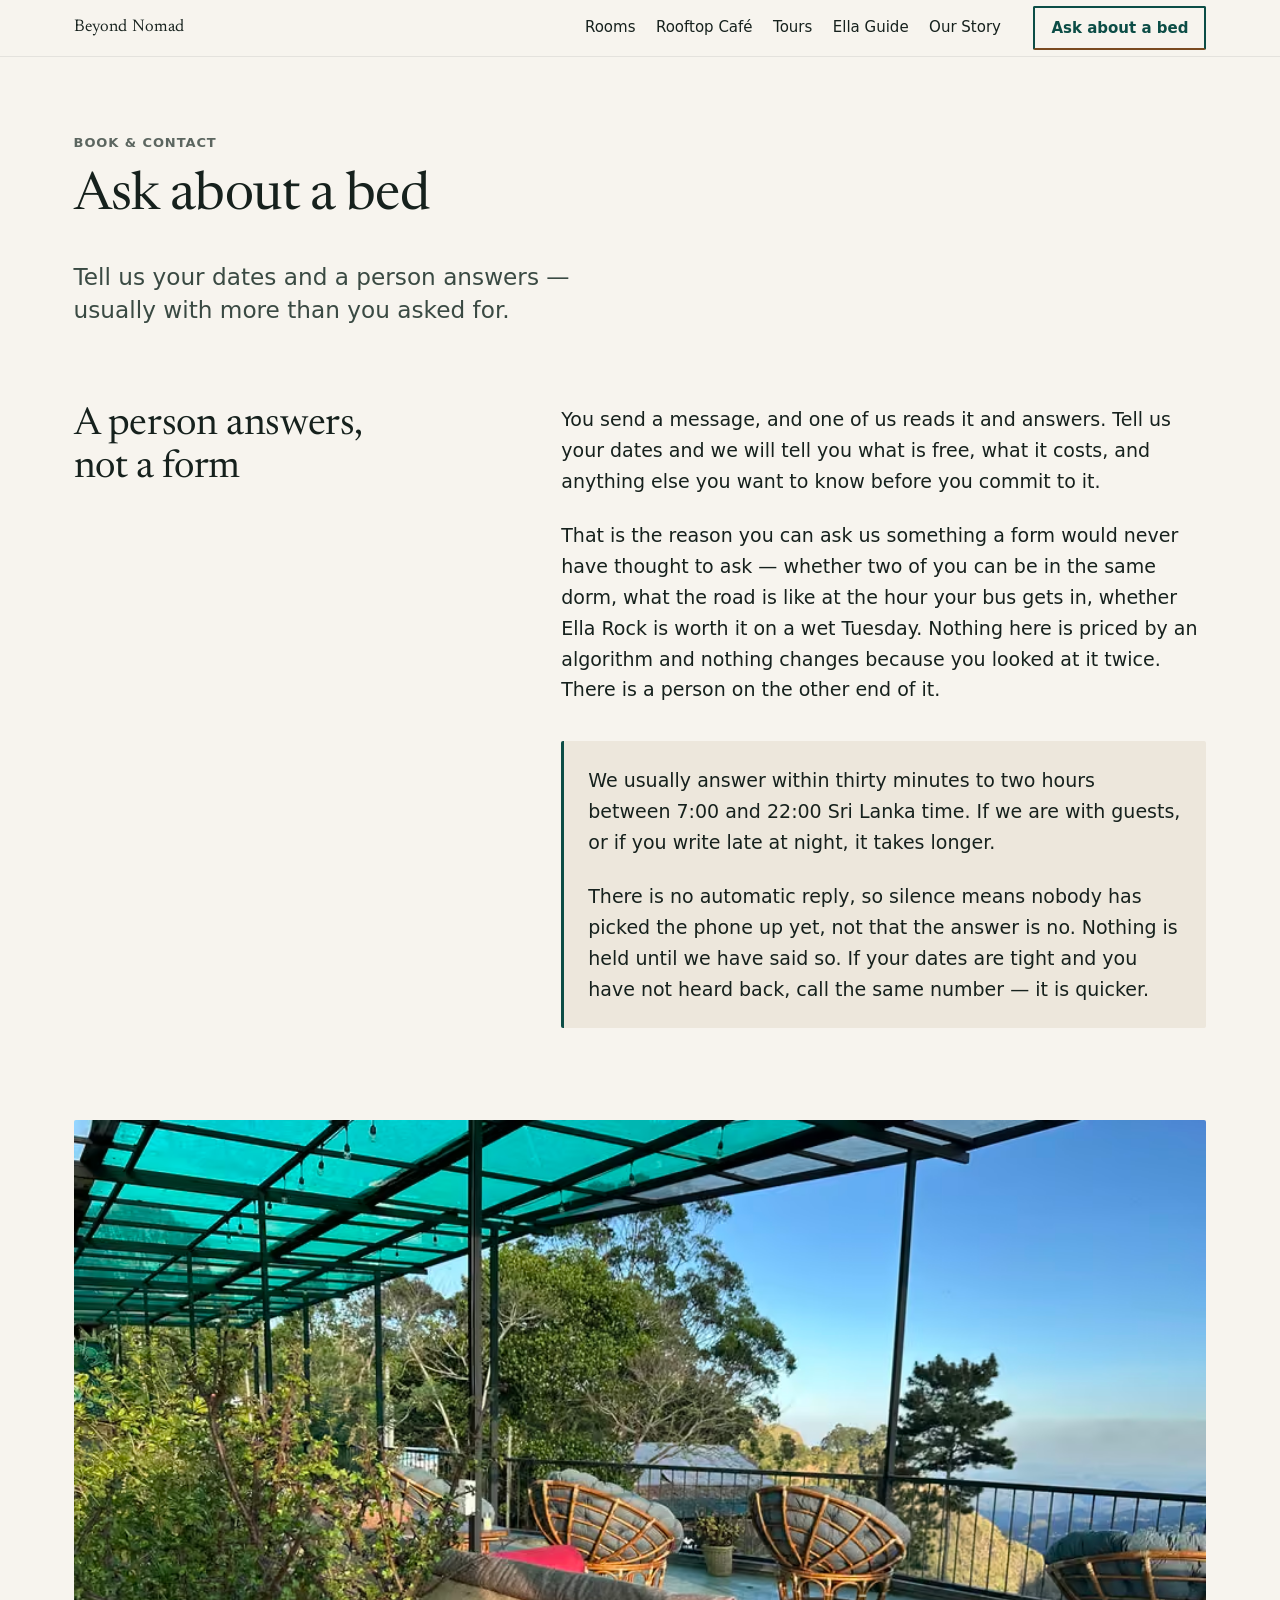
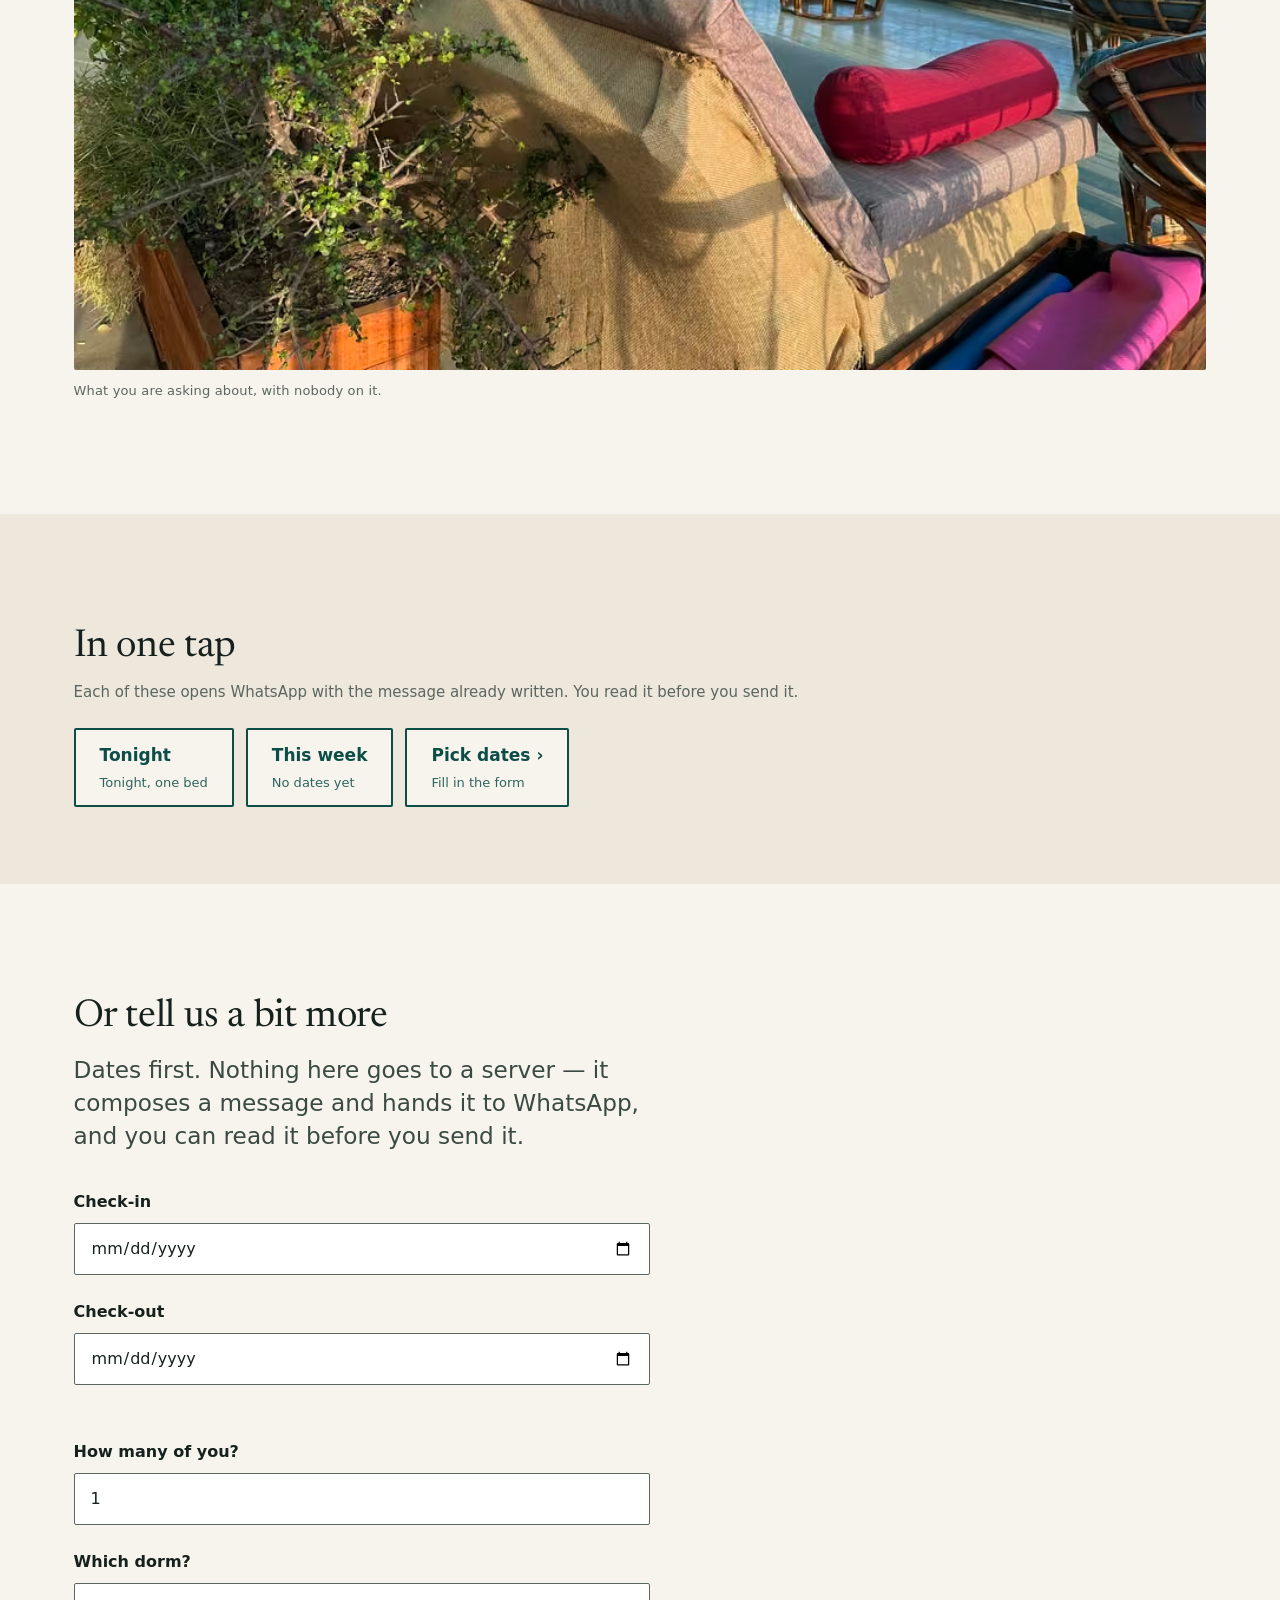
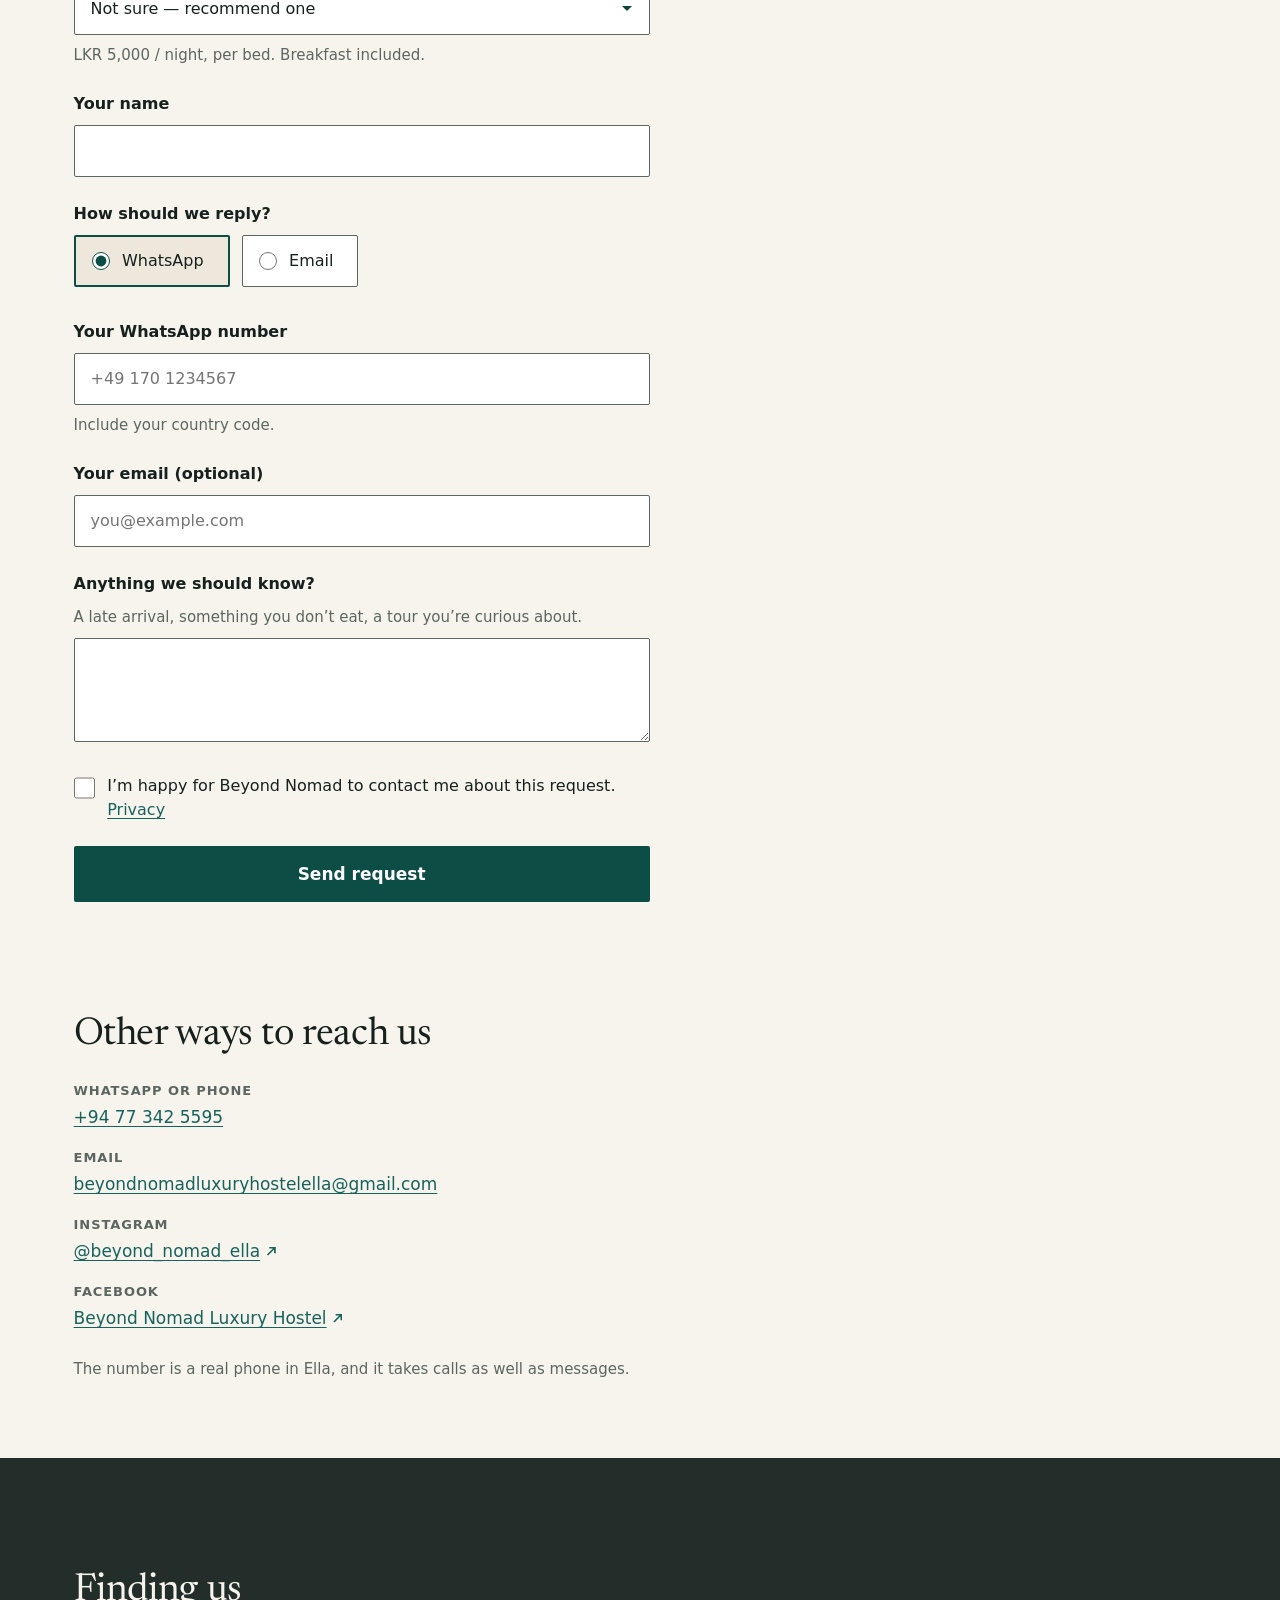
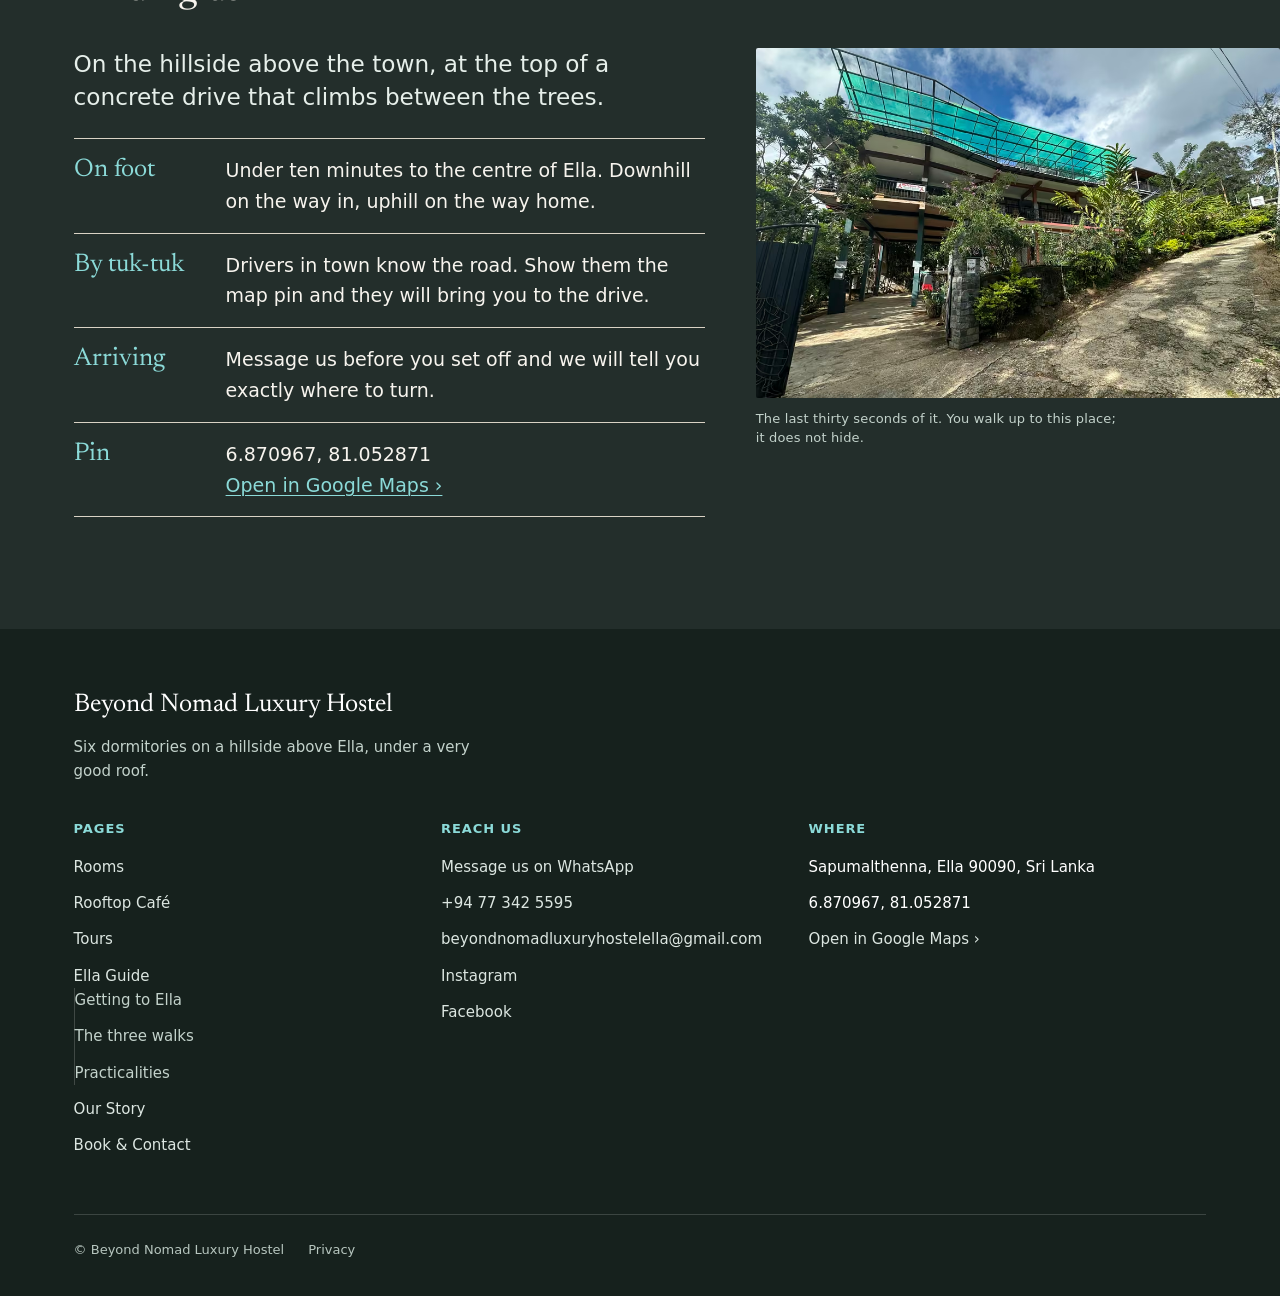
==== commit c53f5851: "Publish the rebuilt site Generated from redesign@c0ccf28 by tools/publish.sh. HTML comments and asse" ====
--- a/book/index.html
+++ b/book/index.html
@@ -4,7 +4,7 @@
 <meta charset="utf-8">
 <meta name="viewport" content="width=device-width, initial-scale=1">
 <title>Ask about a bed | Beyond Nomad Hostel, Ella</title>
-<meta name="description" content="Message us and a person replies. Tell us your dates and it goes straight to WhatsApp. LKR 7,500 per bed, breakfast included. +94 77 342 5595.">
+<meta name="description" content="Message us and a person replies. Tell us your dates and it goes straight to WhatsApp. LKR 5,000 per bed, breakfast included. +94 77 342 5595.">
 <link rel="canonical" href="https://beyondnomadhostel.com/book/">
 <meta name="theme-color" content="#0E4636">
 <meta property="og:site_name" content="Beyond Nomad Luxury Hostel">
@@ -12,7 +12,7 @@
 <meta property="og:locale" content="en">
 <meta property="og:url" content="https://beyondnomadhostel.com/book/">
 <meta property="og:title" content="Ask about a bed">
-<meta property="og:description" content="Message us and a person replies. Tell us your dates and it goes straight to WhatsApp. LKR 7,500 per bed, breakfast included.">
+<meta property="og:description" content="Message us and a person replies. Tell us your dates and it goes straight to WhatsApp. LKR 5,000 per bed, breakfast included.">
 <meta property="og:image" content="https://beyondnomadhostel.com/assets/img/og-terrace.jpg">
 <meta property="og:image:width" content="1200">
 <meta property="og:image:height" content="630">
@@ -165,7 +165,7 @@
             <option value="Mixed Dorm (6 beds)">Mixed Dorm (6 beds)</option>
           </select>
           
-          <p class="field__help" id="room-help">LKR 7,500 / night, per bed. Breakfast included.</p>
+          <p class="field__help" id="room-help">LKR 5,000 / night, per bed. Breakfast included.</p>
         </div>
 
         <div class="field">
